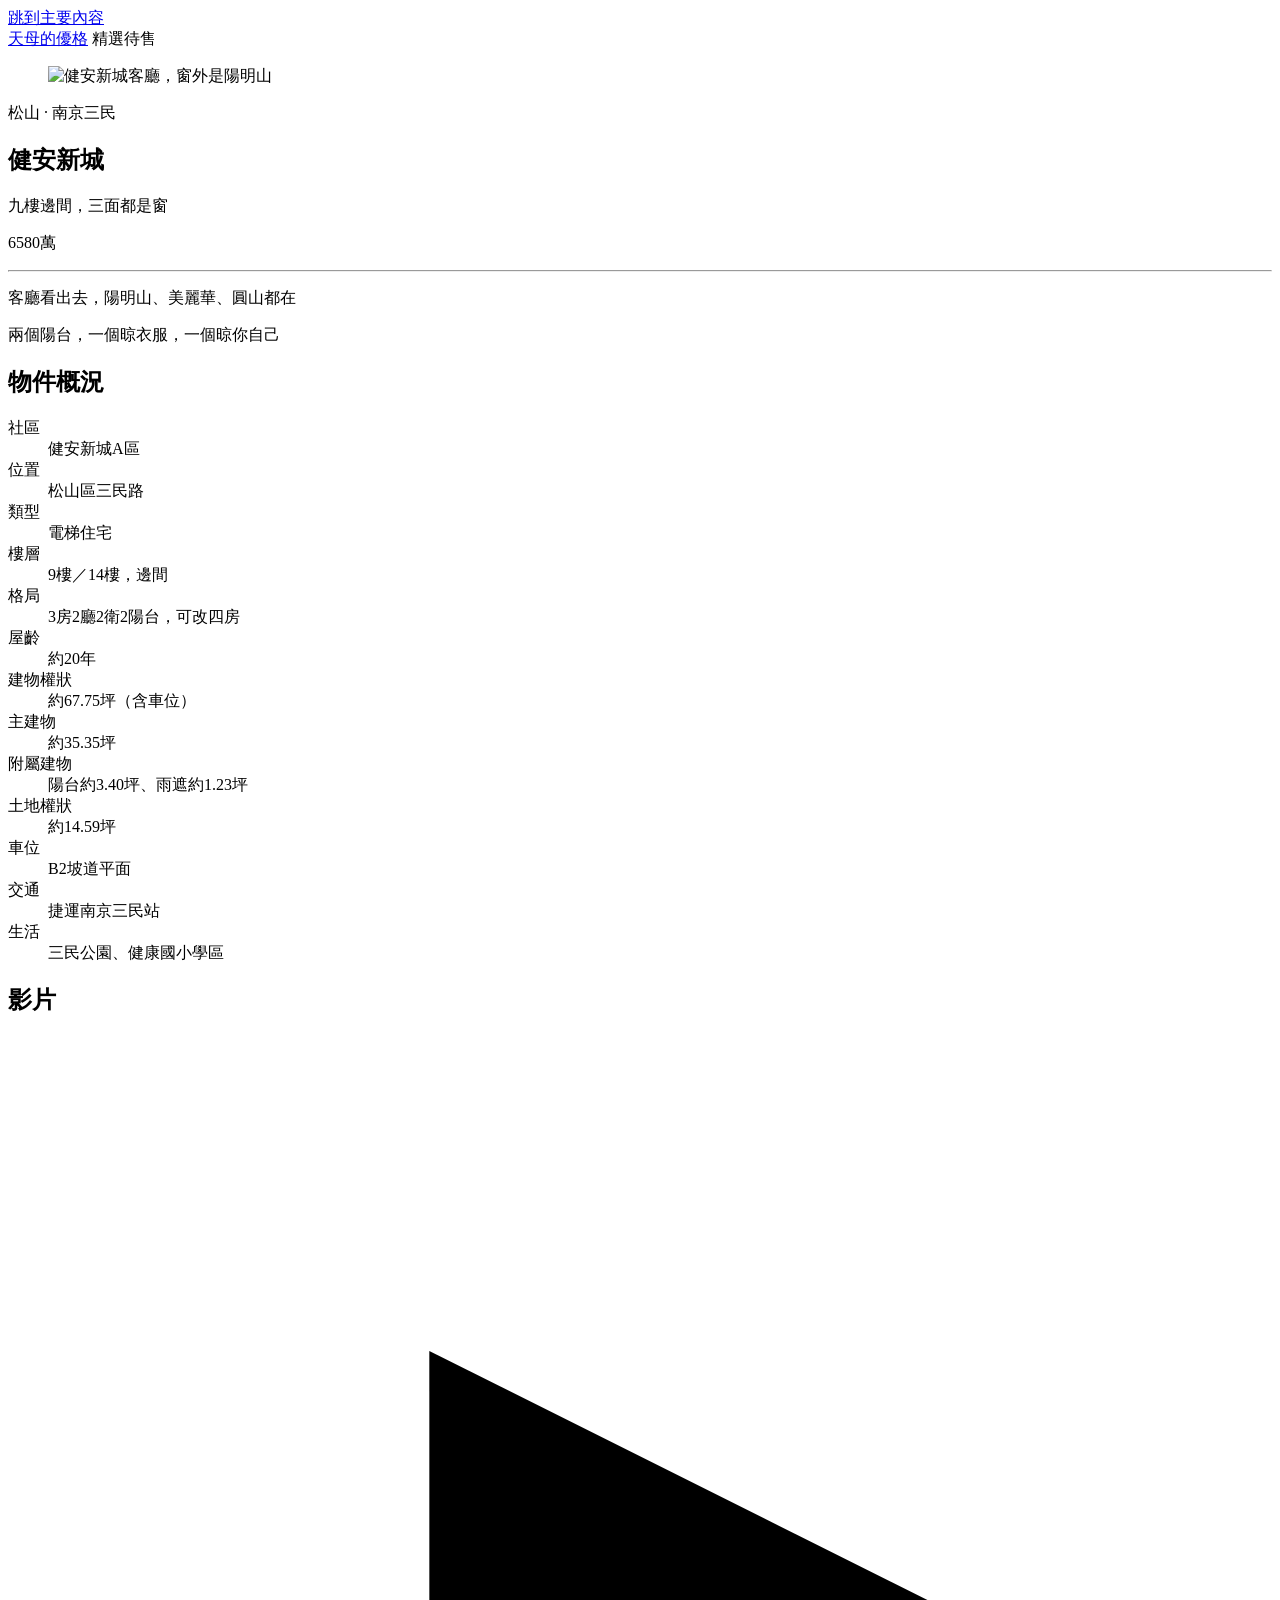
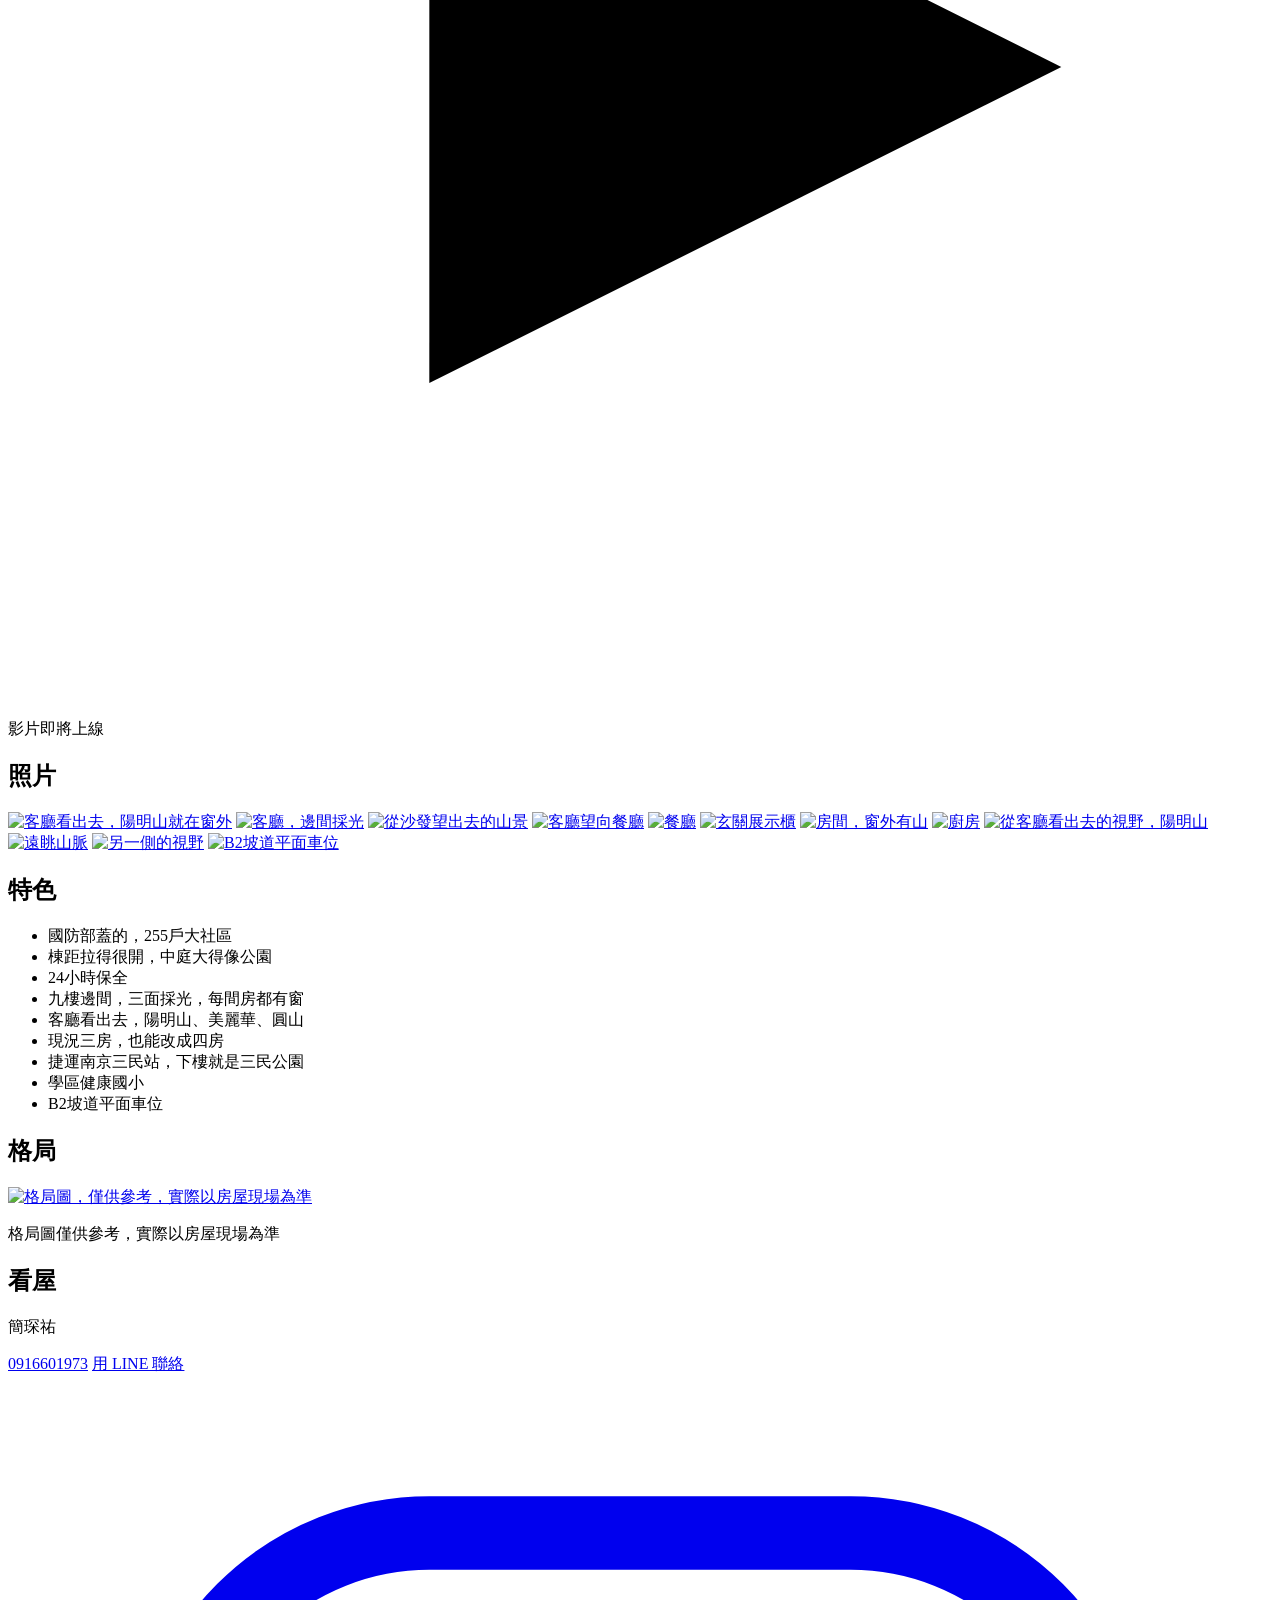
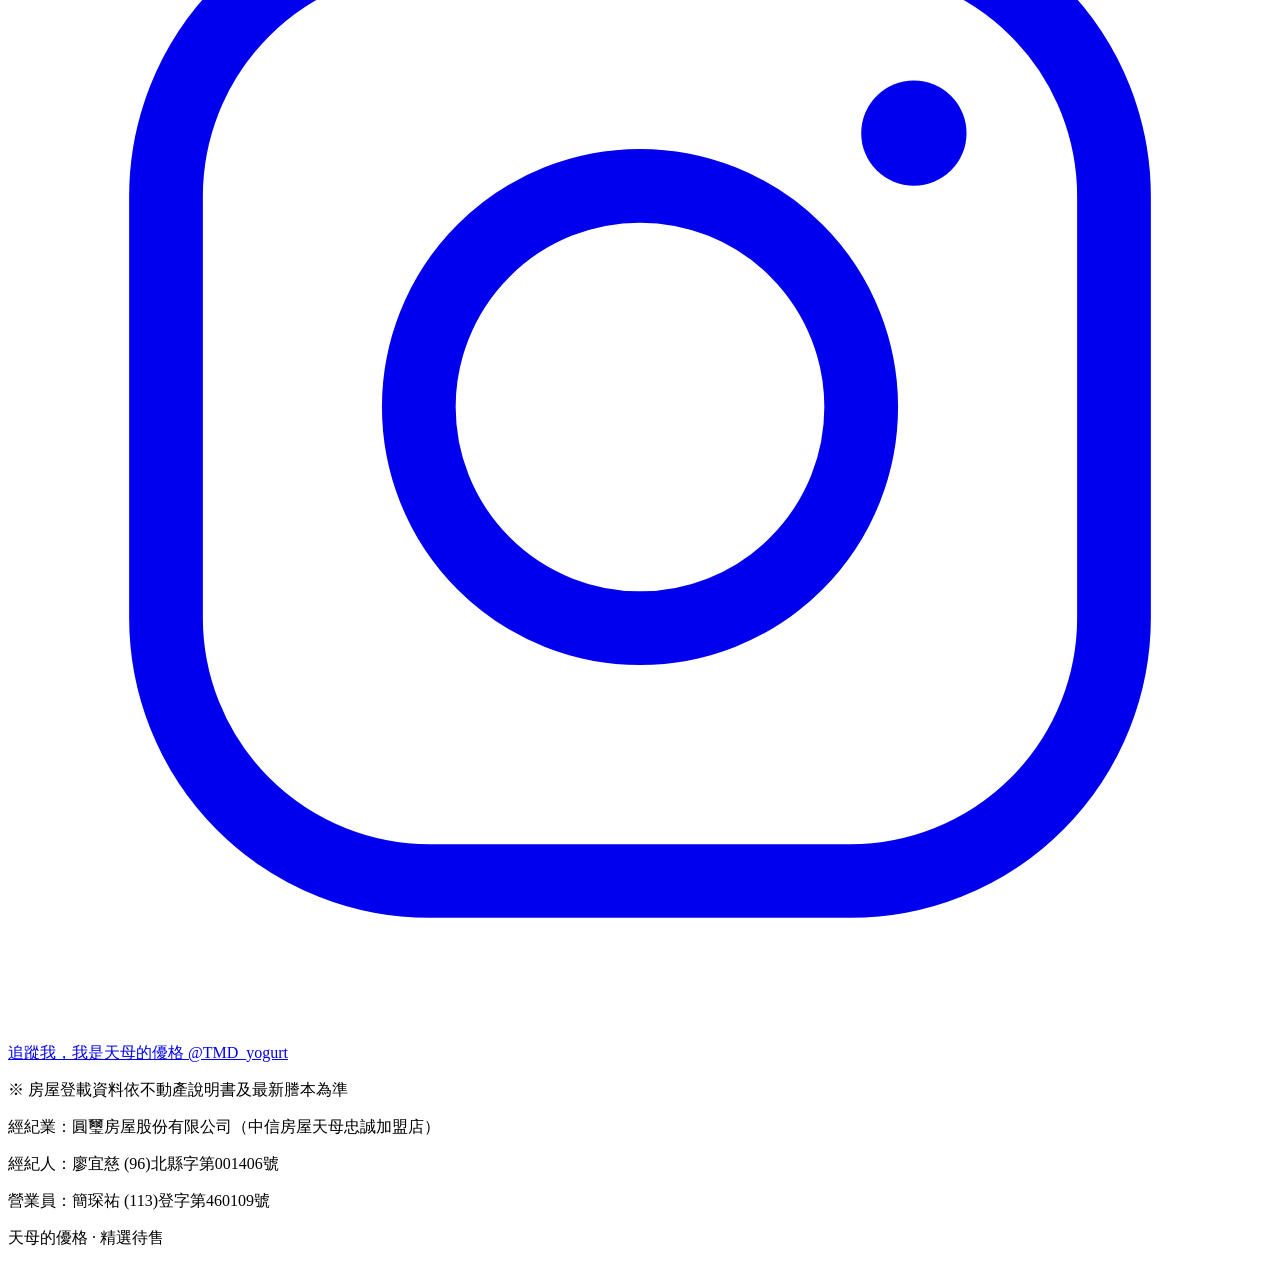
==== jianan/index.html @ ad922173 "Add listing site pages" ====
<!DOCTYPE html>
<html lang="zh-Hant">
<head>
  <meta charset="utf-8">
  <meta name="viewport" content="width=device-width, initial-scale=1, viewport-fit=cover">
  <title>健安新城｜天母的優格 精選待售</title>
  <meta name="description" content="松山區三民路，九樓邊間，三面都是窗，開價6580萬">
  <meta name="theme-color" content="#f3eee4">
  <meta property="og:type" content="website">
  <meta property="og:title" content="健安新城｜天母的優格 精選待售">
  <meta property="og:description" content="松山區三民路，九樓邊間，三面都是窗，開價6580萬">
  <meta property="og:image" content="https://storychien.github.io/tmd-yogurt-homes/assets/img/jianan/10.jpg">
  <meta name="twitter:card" content="summary_large_image">
  <meta name="twitter:image" content="https://storychien.github.io/tmd-yogurt-homes/assets/img/jianan/10.jpg">
  <link rel="canonical" href="https://storychien.github.io/tmd-yogurt-homes/jianan/">
  <link rel="icon" href="../assets/img/favicon.svg" type="image/svg+xml">
  <link rel="preconnect" href="https://fonts.googleapis.com">
  <link rel="preconnect" href="https://fonts.gstatic.com" crossorigin>
  <link href="https://fonts.googleapis.com/css2?family=Cormorant+Garamond:ital,wght@0,400;0,500;0,600;1,400&family=Noto+Sans+TC:wght@300;400;500&family=Noto+Serif+TC:wght@400;500;600;700&display=swap" rel="stylesheet">
  <link rel="stylesheet" href="../assets/css/site.css">
</head>
<body>
  <a class="skip" href="#main">跳到主要內容</a>
  <header class="site-header">
    <a class="wordmark" href="../">天母的優格</a>
    <span class="header-tag">精選待售</span>
  </header>
  <main id="main">
    <figure class="hero reveal">
      <img src="../assets/img/jianan/10.jpg" alt="健安新城客廳，窗外是陽明山" width="1200" height="900" fetchpriority="high">
    </figure>

    <section class="title-block reveal">
      <p class="eyebrow">松山 · 南京三民</p>
      <h1>健安新城</h1>
      <p class="lead">九樓邊間，三面都是窗</p>
      <p class="price"><span class="num">6580</span><span class="unit">萬</span></p>
    </section>

    <section class="intro reveal">
      <hr class="rule">
      <p>客廳看出去，陽明山、美麗華、圓山都在</p>
      <p>兩個陽台，一個晾衣服，一個晾你自己</p>
    </section>

    <section class="section" id="specs">
      <h2 class="section-title">物件概況</h2>
      <dl class="specs-grid">
        <div><dt>社區</dt><dd>健安新城A區</dd></div>
        <div><dt>位置</dt><dd>松山區三民路</dd></div>
        <div><dt>類型</dt><dd>電梯住宅</dd></div>
        <div><dt>樓層</dt><dd>9樓／14樓，邊間</dd></div>
        <div><dt>格局</dt><dd>3房2廳2衛2陽台，可改四房</dd></div>
        <div><dt>屋齡</dt><dd>約20年</dd></div>
        <div><dt>建物權狀</dt><dd>約67.75坪（含車位）</dd></div>
        <div><dt>主建物</dt><dd>約35.35坪</dd></div>
        <div><dt>附屬建物</dt><dd>陽台約3.40坪、雨遮約1.23坪</dd></div>
        <div><dt>土地權狀</dt><dd>約14.59坪</dd></div>
        <div><dt>車位</dt><dd>B2坡道平面</dd></div>
        <div><dt>交通</dt><dd>捷運南京三民站</dd></div>
        <div><dt>生活</dt><dd>三民公園、健康國小學區</dd></div>
      </dl>
    </section>

    <section class="section" id="video" data-listing="../listings/jianan.json">
      <h2 class="section-title">影片</h2>
      <div class="video-frame is-empty" id="video-frame">
        <div class="video-placeholder">
          <div class="mark"><svg viewBox="0 0 24 24" aria-hidden="true"><polygon points="8,6 20,12 8,18"/></svg></div>
          <p>影片即將上線</p>
        </div>
      </div>
    </section>

    <section class="section" id="photos">
      <h2 class="section-title">照片</h2>
      <div class="gallery-grid">
      <a class="span-2 wide" href="../assets/img/jianan/10.jpg" data-gallery data-caption="客廳看出去，陽明山就在窗外"><img src="../assets/img/jianan/10.jpg" alt="客廳看出去，陽明山就在窗外" width="1200" height="900" loading="eager"></a>
      <a href="../assets/img/jianan/01.jpg" data-gallery data-caption="客廳，邊間採光"><img src="../assets/img/jianan/01.jpg" alt="客廳，邊間採光" width="1200" height="900" loading="eager"></a>
      <a href="../assets/img/jianan/04.jpg" data-gallery data-caption="從沙發望出去的山景"><img src="../assets/img/jianan/04.jpg" alt="從沙發望出去的山景" width="1200" height="900" loading="lazy"></a>
      <a href="../assets/img/jianan/02.jpg" data-gallery data-caption="客廳望向餐廳"><img src="../assets/img/jianan/02.jpg" alt="客廳望向餐廳" width="1200" height="900" loading="lazy"></a>
      <a href="../assets/img/jianan/03.jpg" data-gallery data-caption="餐廳"><img src="../assets/img/jianan/03.jpg" alt="餐廳" width="1200" height="900" loading="lazy"></a>
      <a href="../assets/img/jianan/06.jpg" data-gallery data-caption="玄關展示櫃"><img src="../assets/img/jianan/06.jpg" alt="玄關展示櫃" width="1200" height="900" loading="lazy"></a>
      <a href="../assets/img/jianan/05.jpg" data-gallery data-caption="房間，窗外有山"><img src="../assets/img/jianan/05.jpg" alt="房間，窗外有山" width="1200" height="900" loading="lazy"></a>
      <a href="../assets/img/jianan/11.jpg" data-gallery data-caption="廚房"><img src="../assets/img/jianan/11.jpg" alt="廚房" width="1200" height="900" loading="lazy"></a>
      <a class="span-2 wide" href="../assets/img/jianan/07.jpg" data-gallery data-caption="從客廳看出去的視野，陽明山"><img src="../assets/img/jianan/07.jpg" alt="從客廳看出去的視野，陽明山" width="1200" height="900" loading="lazy"></a>
      <a href="../assets/img/jianan/09.jpg" data-gallery data-caption="遠眺山脈"><img src="../assets/img/jianan/09.jpg" alt="遠眺山脈" width="1200" height="900" loading="lazy"></a>
      <a href="../assets/img/jianan/08.jpg" data-gallery data-caption="另一側的視野"><img src="../assets/img/jianan/08.jpg" alt="另一側的視野" width="1200" height="900" loading="lazy"></a>
      <a class="span-2 wide" href="../assets/img/jianan/12.jpg" data-gallery data-caption="B2坡道平面車位"><img src="../assets/img/jianan/12.jpg" alt="B2坡道平面車位" width="1200" height="900" loading="lazy"></a>
      </div>
    </section>

    <section class="section" id="features">
      <h2 class="section-title">特色</h2>
      <ul class="feature-list">
        <li>國防部蓋的，255戶大社區</li>
        <li>棟距拉得很開，中庭大得像公園</li>
        <li>24小時保全</li>
        <li>九樓邊間，三面採光，每間房都有窗</li>
        <li>客廳看出去，陽明山、美麗華、圓山</li>
        <li>現況三房，也能改成四房</li>
        <li>捷運南京三民站，下樓就是三民公園</li>
        <li>學區健康國小</li>
        <li>B2坡道平面車位</li>
      </ul>
    </section>

    <section class="section" id="floorplan">
      <h2 class="section-title">格局</h2>
      <div class="floorplan-frame">
        <a href="../assets/img/jianan/floorplan.jpg" data-gallery data-caption="格局圖僅供參考，實際以房屋現場為準">
          <img src="../assets/img/jianan/floorplan.jpg" alt="格局圖，僅供參考，實際以房屋現場為準" width="1200" height="805" loading="lazy">
        </a>
      </div>
      <p class="caption">格局圖僅供參考，實際以房屋現場為準</p>
    </section>

    <section class="section contact" id="contact">
      <h2 class="section-title">看屋</h2>
      <p class="agent-name">簡琛祐</p>
      <div class="contact-actions">
        <a class="btn btn-solid" href="tel:0916601973">0916601973</a>
        <a class="btn btn-line" href="https://line.me/ti/p/G1rRvflCQE" rel="noopener" target="_blank">用 LINE 聯絡</a>
      </div>
    </section>
  </main>
  <footer class="site-footer">
    <a class="ig-entry" href="https://www.instagram.com/TMD_yogurt/" rel="noopener" target="_blank">
      <svg class="ig-icon" viewBox="0 0 24 24" aria-hidden="true">
  <rect x="3" y="3" width="18" height="18" rx="5" fill="none" stroke="currentColor" stroke-width="1.4"/>
  <circle cx="12" cy="12" r="4.2" fill="none" stroke="currentColor" stroke-width="1.4"/>
  <circle cx="17.2" cy="6.8" r="1" fill="currentColor"/>
</svg>
      <span class="ig-line">追蹤我，我是天母的優格</span>
      <span class="ig-handle">@TMD_yogurt</span>
    </a>
    <div class="legal">
      <p>※ 房屋登載資料依不動產說明書及最新謄本為準</p>
      <p>經紀業：圓璽房屋股份有限公司（中信房屋天母忠誠加盟店）</p>
      <p>經紀人：廖宜慈 (96)北縣字第001406號</p>
      <p>營業員：簡琛祐 (113)登字第460109號</p>
    </div>
    <p class="copyright">天母的優格 · 精選待售</p>
  </footer>
  <script src="../assets/js/site.js"></script>
</body>
</html>
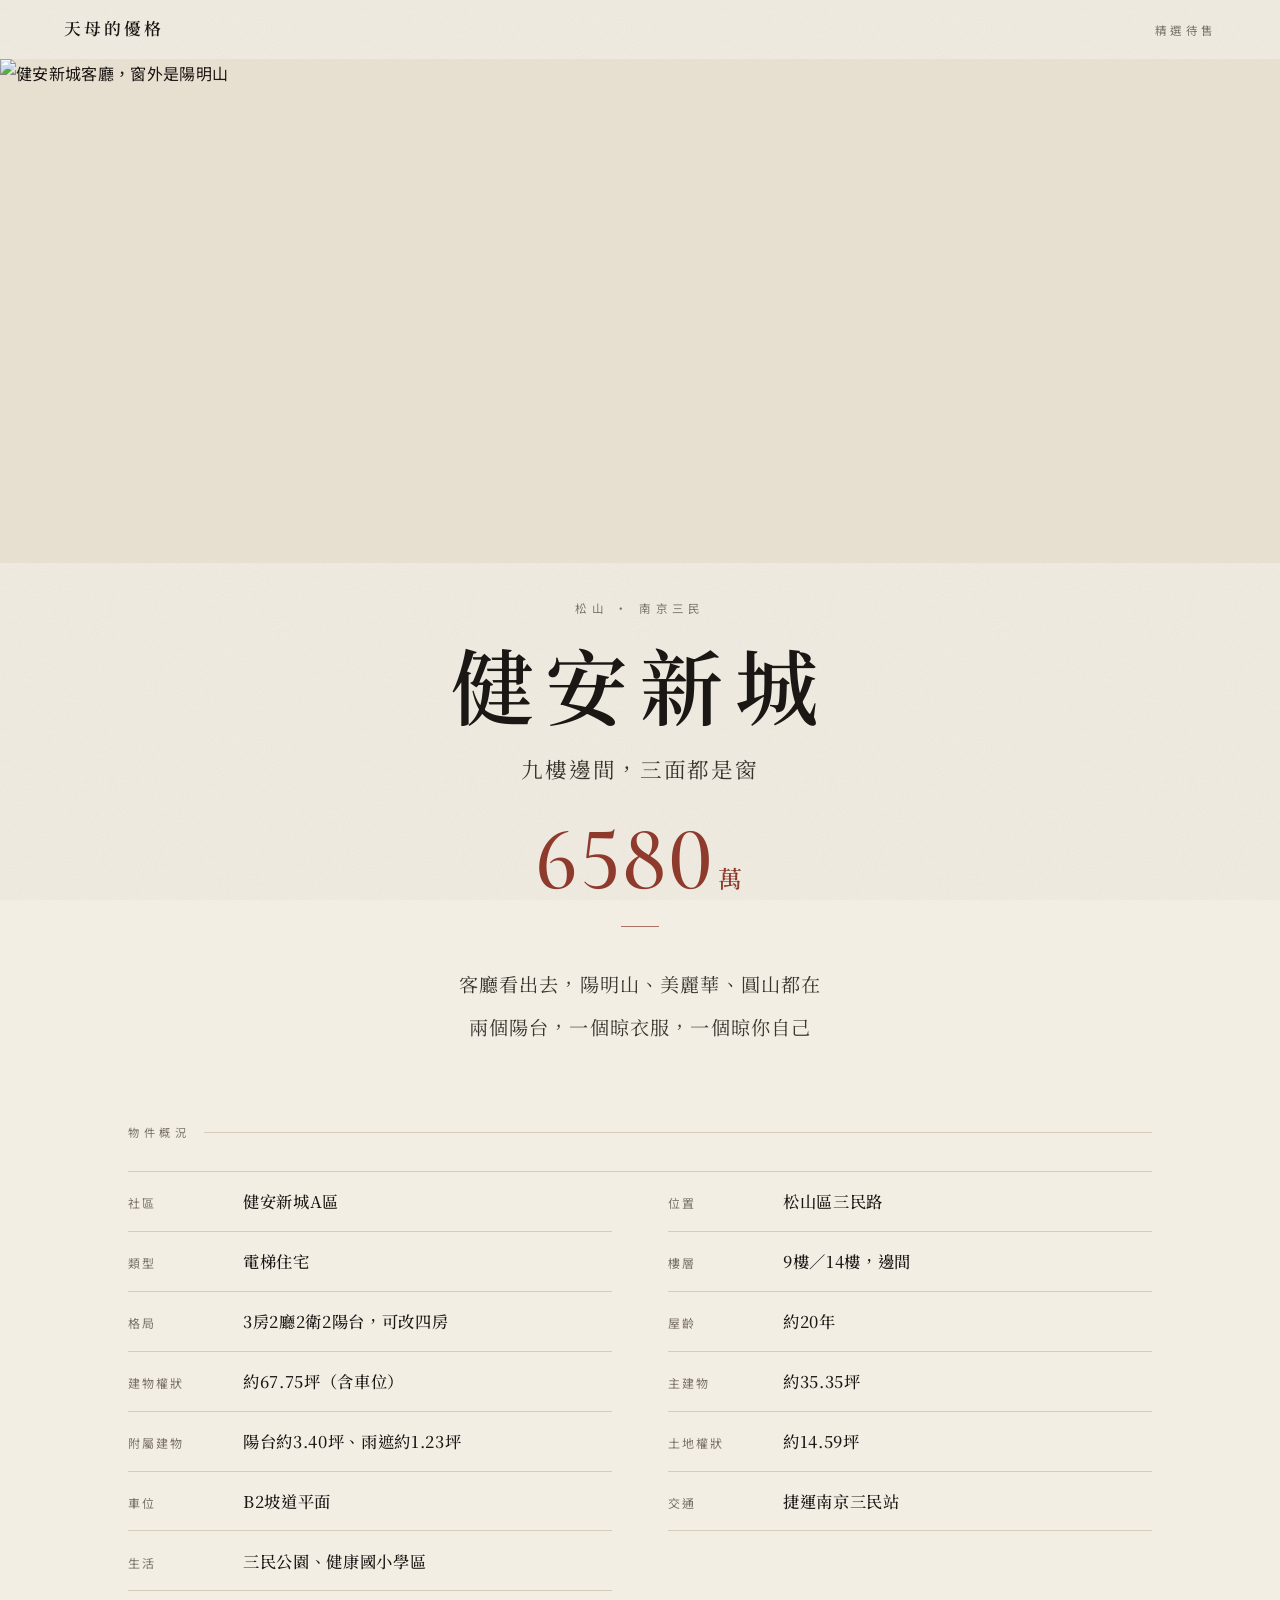
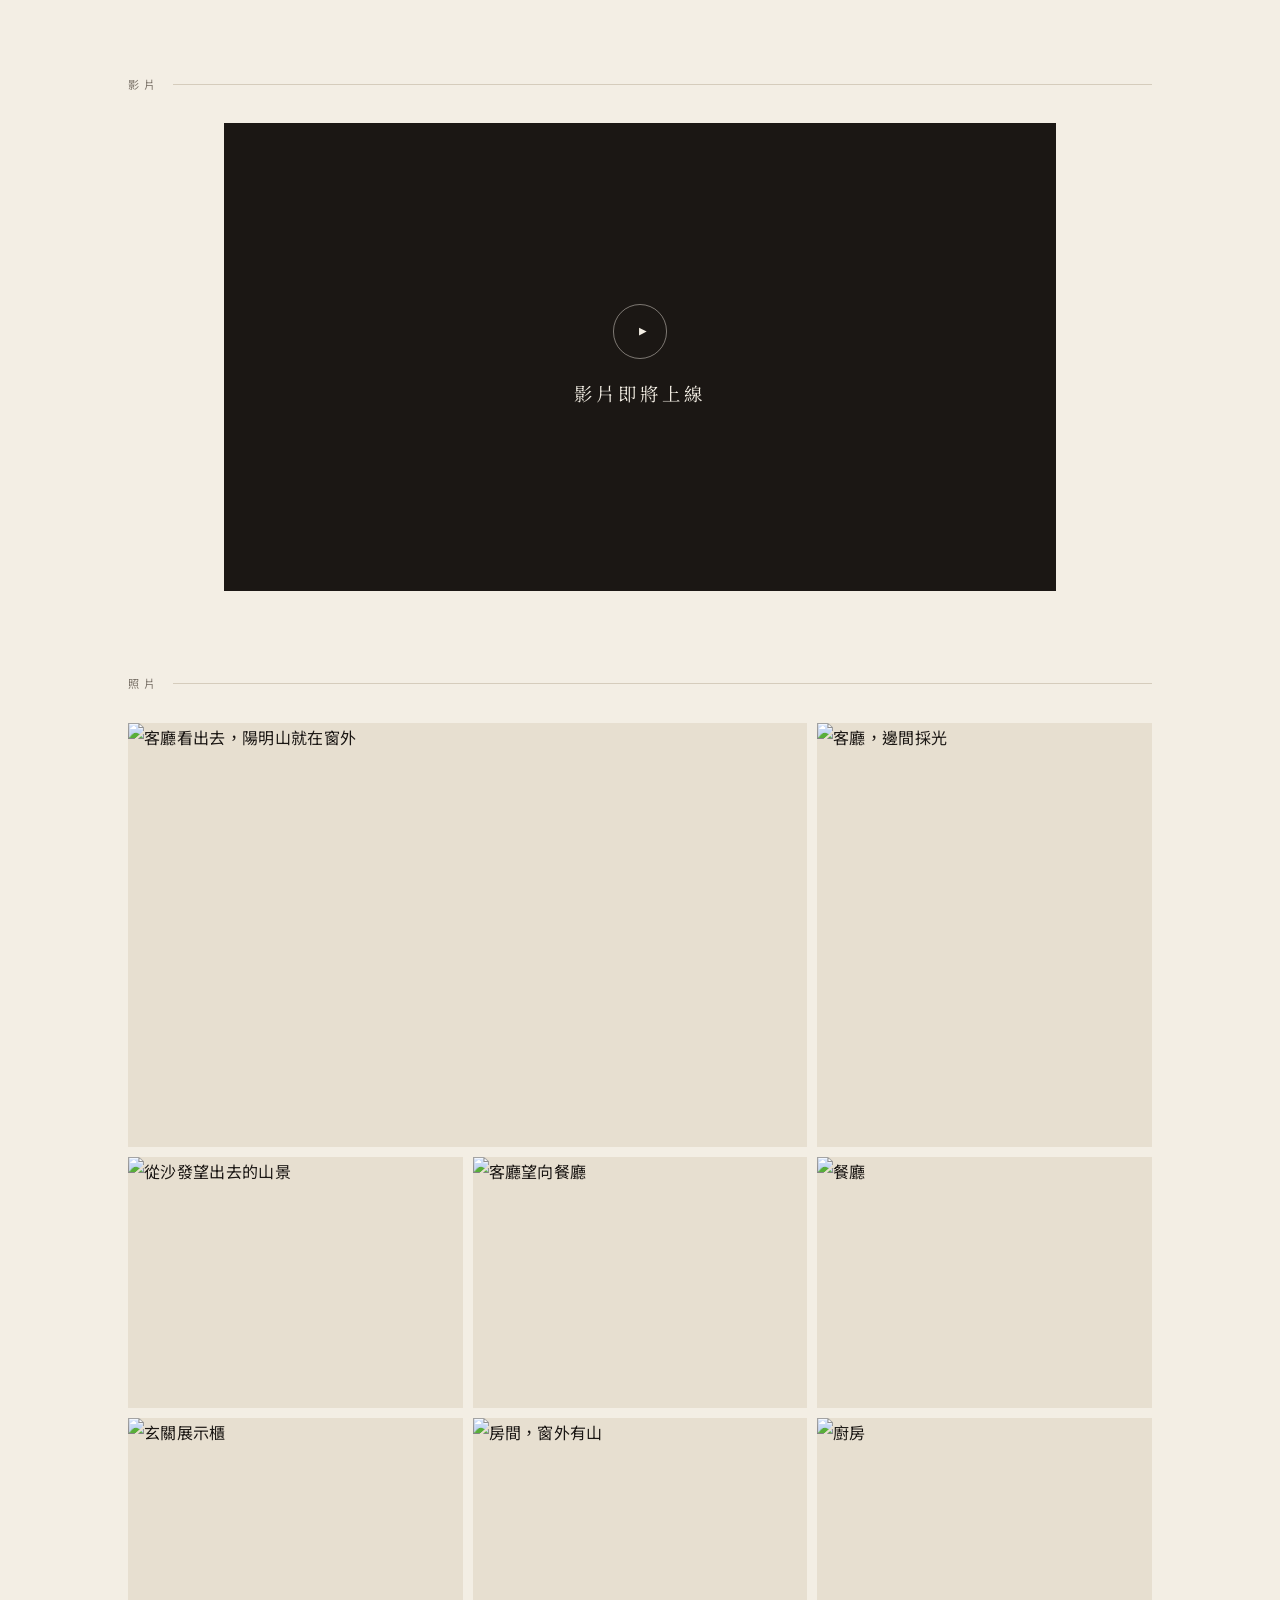
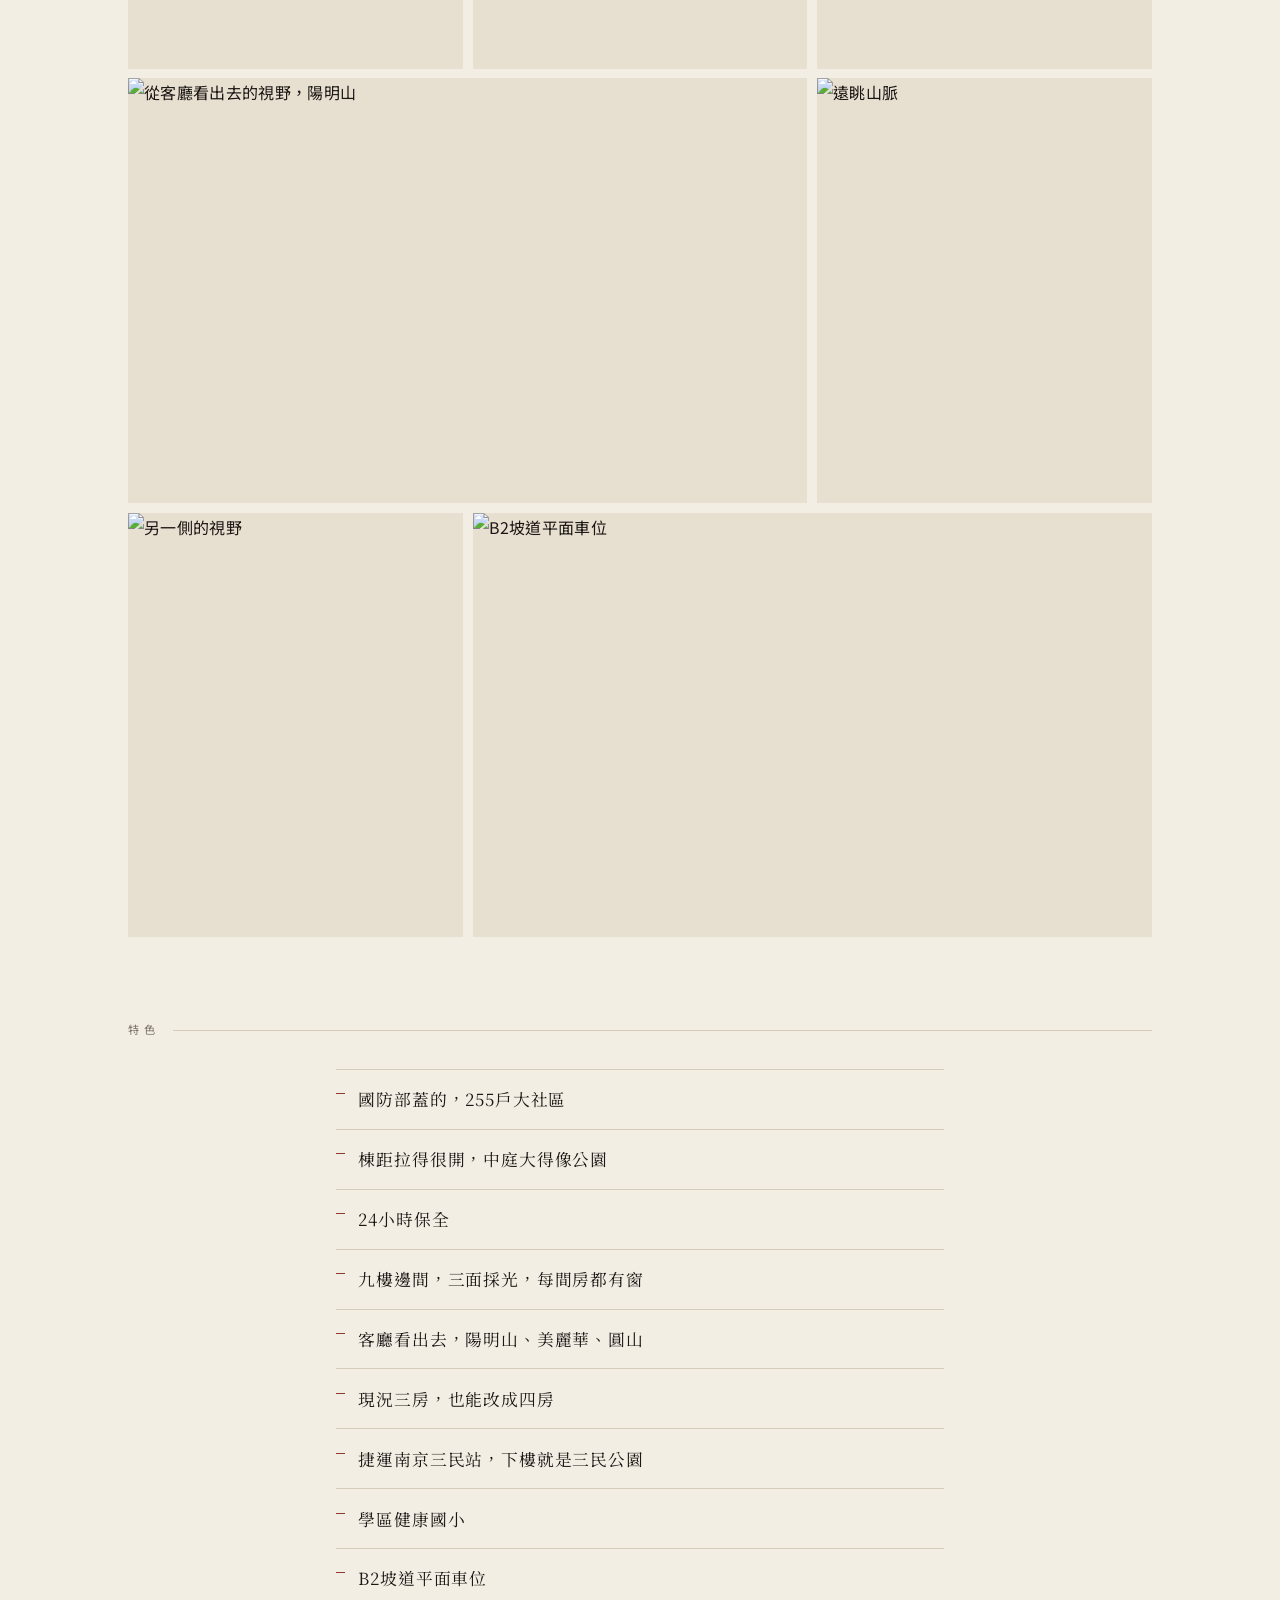
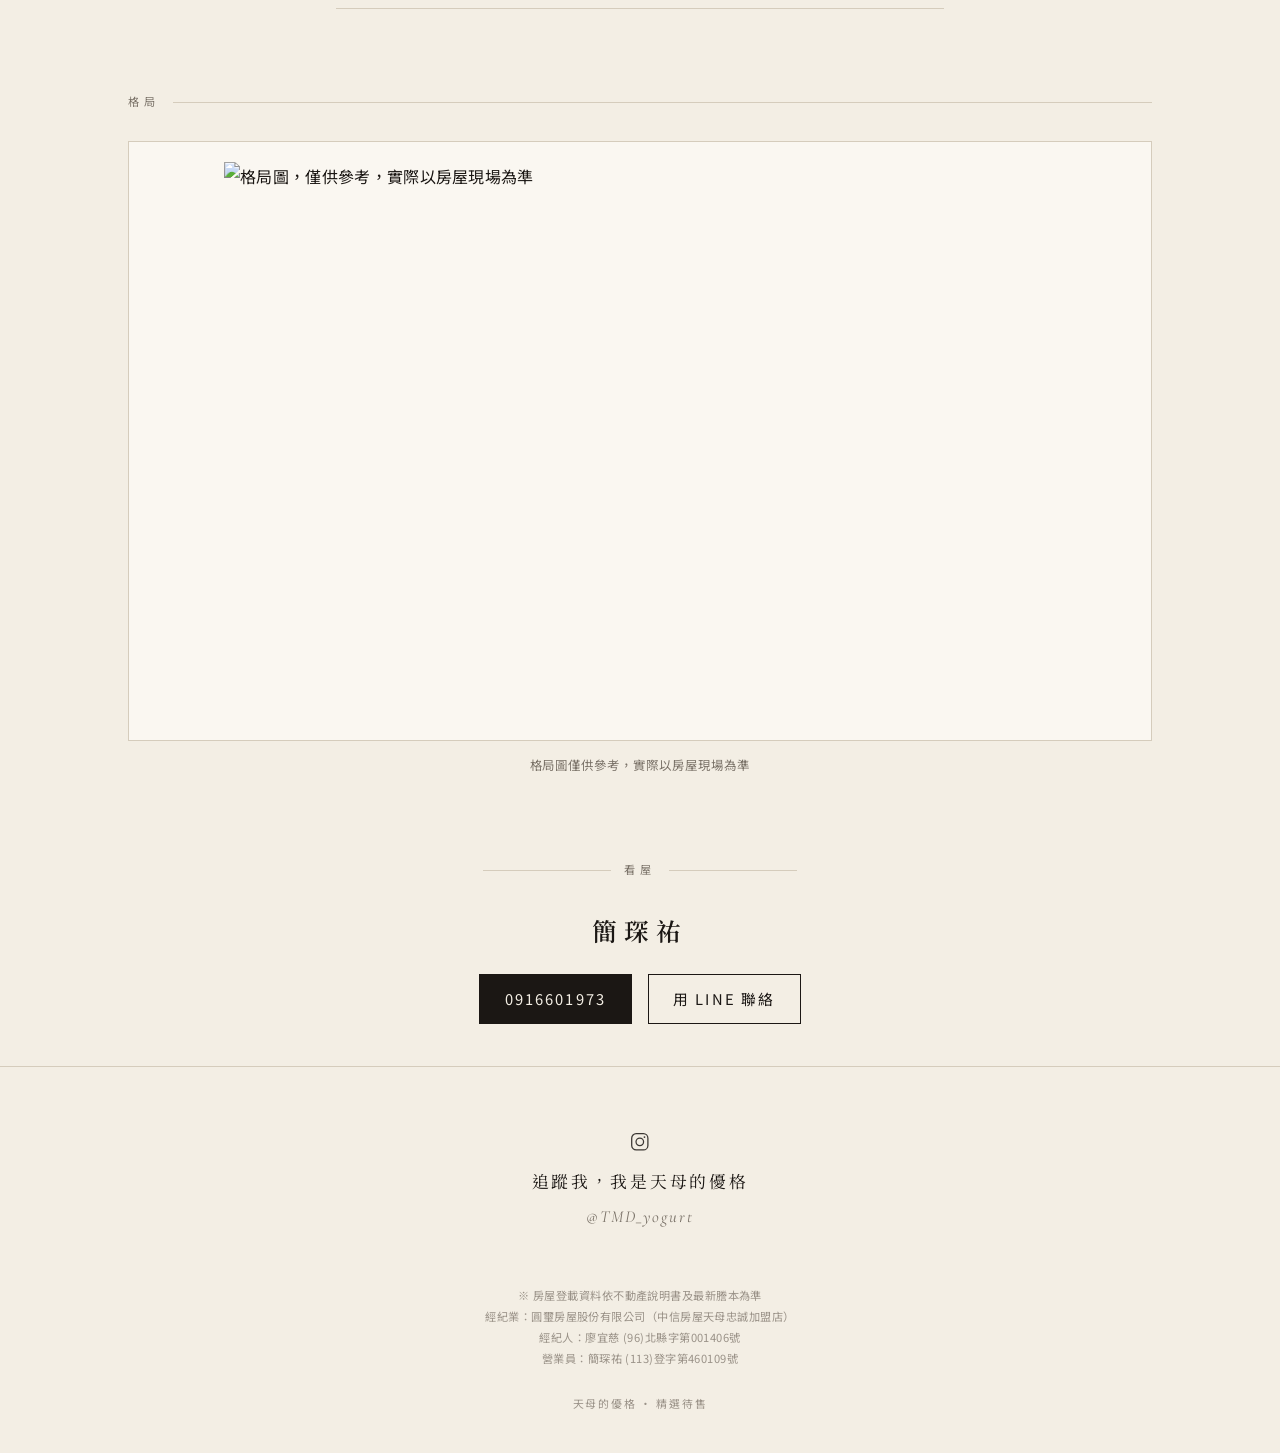
==== commit 952919ad: "Point listing pages at photo SVGs" ====
--- a/jianan/index.html
+++ b/jianan/index.html
@@ -9,9 +9,9 @@
   <meta property="og:type" content="website">
   <meta property="og:title" content="健安新城｜天母的優格 精選待售">
   <meta property="og:description" content="松山區三民路，九樓邊間，三面都是窗，開價6580萬">
-  <meta property="og:image" content="https://storychien.github.io/tmd-yogurt-homes/assets/img/jianan/10.jpg">
+  <meta property="og:image" content="https://storychien.github.io/tmd-yogurt-homes/assets/img/jianan/10.svg">
   <meta name="twitter:card" content="summary_large_image">
-  <meta name="twitter:image" content="https://storychien.github.io/tmd-yogurt-homes/assets/img/jianan/10.jpg">
+  <meta name="twitter:image" content="https://storychien.github.io/tmd-yogurt-homes/assets/img/jianan/10.svg">
   <link rel="canonical" href="https://storychien.github.io/tmd-yogurt-homes/jianan/">
   <link rel="icon" href="../assets/img/favicon.svg" type="image/svg+xml">
   <link rel="preconnect" href="https://fonts.googleapis.com">
@@ -27,7 +27,7 @@
   </header>
   <main id="main">
     <figure class="hero reveal">
-      <img src="../assets/img/jianan/10.jpg" alt="健安新城客廳，窗外是陽明山" width="1200" height="900" fetchpriority="high">
+      <img src="../assets/img/jianan/10.svg" alt="健安新城客廳，窗外是陽明山" width="1200" height="900" fetchpriority="high">
     </figure>
 
     <section class="title-block reveal">
@@ -75,18 +75,18 @@
     <section class="section" id="photos">
       <h2 class="section-title">照片</h2>
       <div class="gallery-grid">
-      <a class="span-2 wide" href="../assets/img/jianan/10.jpg" data-gallery data-caption="客廳看出去，陽明山就在窗外"><img src="../assets/img/jianan/10.jpg" alt="客廳看出去，陽明山就在窗外" width="1200" height="900" loading="eager"></a>
-      <a href="../assets/img/jianan/01.jpg" data-gallery data-caption="客廳，邊間採光"><img src="../assets/img/jianan/01.jpg" alt="客廳，邊間採光" width="1200" height="900" loading="eager"></a>
-      <a href="../assets/img/jianan/04.jpg" data-gallery data-caption="從沙發望出去的山景"><img src="../assets/img/jianan/04.jpg" alt="從沙發望出去的山景" width="1200" height="900" loading="lazy"></a>
-      <a href="../assets/img/jianan/02.jpg" data-gallery data-caption="客廳望向餐廳"><img src="../assets/img/jianan/02.jpg" alt="客廳望向餐廳" width="1200" height="900" loading="lazy"></a>
-      <a href="../assets/img/jianan/03.jpg" data-gallery data-caption="餐廳"><img src="../assets/img/jianan/03.jpg" alt="餐廳" width="1200" height="900" loading="lazy"></a>
-      <a href="../assets/img/jianan/06.jpg" data-gallery data-caption="玄關展示櫃"><img src="../assets/img/jianan/06.jpg" alt="玄關展示櫃" width="1200" height="900" loading="lazy"></a>
-      <a href="../assets/img/jianan/05.jpg" data-gallery data-caption="房間，窗外有山"><img src="../assets/img/jianan/05.jpg" alt="房間，窗外有山" width="1200" height="900" loading="lazy"></a>
-      <a href="../assets/img/jianan/11.jpg" data-gallery data-caption="廚房"><img src="../assets/img/jianan/11.jpg" alt="廚房" width="1200" height="900" loading="lazy"></a>
-      <a class="span-2 wide" href="../assets/img/jianan/07.jpg" data-gallery data-caption="從客廳看出去的視野，陽明山"><img src="../assets/img/jianan/07.jpg" alt="從客廳看出去的視野，陽明山" width="1200" height="900" loading="lazy"></a>
-      <a href="../assets/img/jianan/09.jpg" data-gallery data-caption="遠眺山脈"><img src="../assets/img/jianan/09.jpg" alt="遠眺山脈" width="1200" height="900" loading="lazy"></a>
-      <a href="../assets/img/jianan/08.jpg" data-gallery data-caption="另一側的視野"><img src="../assets/img/jianan/08.jpg" alt="另一側的視野" width="1200" height="900" loading="lazy"></a>
-      <a class="span-2 wide" href="../assets/img/jianan/12.jpg" data-gallery data-caption="B2坡道平面車位"><img src="../assets/img/jianan/12.jpg" alt="B2坡道平面車位" width="1200" height="900" loading="lazy"></a>
+      <a class="span-2 wide" href="../assets/img/jianan/10.svg" data-gallery data-caption="客廳看出去，陽明山就在窗外"><img src="../assets/img/jianan/10.svg" alt="客廳看出去，陽明山就在窗外" width="1200" height="900" loading="eager"></a>
+      <a href="../assets/img/jianan/01.svg" data-gallery data-caption="客廳，邊間採光"><img src="../assets/img/jianan/01.svg" alt="客廳，邊間採光" width="1200" height="900" loading="eager"></a>
+      <a href="../assets/img/jianan/04.svg" data-gallery data-caption="從沙發望出去的山景"><img src="../assets/img/jianan/04.svg" alt="從沙發望出去的山景" width="1200" height="900" loading="lazy"></a>
+      <a href="../assets/img/jianan/02.svg" data-gallery data-caption="客廳望向餐廳"><img src="../assets/img/jianan/02.svg" alt="客廳望向餐廳" width="1200" height="900" loading="lazy"></a>
+      <a href="../assets/img/jianan/03.svg" data-gallery data-caption="餐廳"><img src="../assets/img/jianan/03.svg" alt="餐廳" width="1200" height="900" loading="lazy"></a>
+      <a href="../assets/img/jianan/06.svg" data-gallery data-caption="玄關展示櫃"><img src="../assets/img/jianan/06.svg" alt="玄關展示櫃" width="1200" height="900" loading="lazy"></a>
+      <a href="../assets/img/jianan/05.svg" data-gallery data-caption="房間，窗外有山"><img src="../assets/img/jianan/05.svg" alt="房間，窗外有山" width="1200" height="900" loading="lazy"></a>
+      <a href="../assets/img/jianan/11.svg" data-gallery data-caption="廚房"><img src="../assets/img/jianan/11.svg" alt="廚房" width="1200" height="900" loading="lazy"></a>
+      <a class="span-2 wide" href="../assets/img/jianan/07.svg" data-gallery data-caption="從客廳看出去的視野，陽明山"><img src="../assets/img/jianan/07.svg" alt="從客廳看出去的視野，陽明山" width="1200" height="900" loading="lazy"></a>
+      <a href="../assets/img/jianan/09.svg" data-gallery data-caption="遠眺山脈"><img src="../assets/img/jianan/09.svg" alt="遠眺山脈" width="1200" height="900" loading="lazy"></a>
+      <a href="../assets/img/jianan/08.svg" data-gallery data-caption="另一側的視野"><img src="../assets/img/jianan/08.svg" alt="另一側的視野" width="1200" height="900" loading="lazy"></a>
+      <a class="span-2 wide" href="../assets/img/jianan/12.svg" data-gallery data-caption="B2坡道平面車位"><img src="../assets/img/jianan/12.svg" alt="B2坡道平面車位" width="1200" height="900" loading="lazy"></a>
       </div>
     </section>
 
@@ -108,8 +108,8 @@
     <section class="section" id="floorplan">
       <h2 class="section-title">格局</h2>
       <div class="floorplan-frame">
-        <a href="../assets/img/jianan/floorplan.jpg" data-gallery data-caption="格局圖僅供參考，實際以房屋現場為準">
-          <img src="../assets/img/jianan/floorplan.jpg" alt="格局圖，僅供參考，實際以房屋現場為準" width="1200" height="805" loading="lazy">
+        <a href="../assets/img/jianan/floorplan.svg" data-gallery data-caption="格局圖僅供參考，實際以房屋現場為準">
+          <img src="../assets/img/jianan/floorplan.svg" alt="格局圖，僅供參考，實際以房屋現場為準" width="1200" height="805" loading="lazy">
         </a>
       </div>
       <p class="caption">格局圖僅供參考，實際以房屋現場為準</p>
--- a/assets/css/site.css
+++ b/assets/css/site.css
@@ -0,0 +1,779 @@
+/* 天母的優格｜精選待售 — editorial monograph */
+
+:root {
+  --paper: #f3eee4;
+  --paper-deep: #e7dfd0;
+  --paper-lift: #faf7f1;
+  --ink: #1b1714;
+  --ink-soft: #3a342e;
+  --mute: #7a7268;
+  --mute-2: #9a9288;
+  --line: #d5ccbc;
+  --line-strong: #c4b9a6;
+  --cinnabar: #8e3b2e;
+  --cinnabar-soft: #a85a4c;
+  --gold: #9a7b4f;
+  --shadow: rgba(27, 23, 20, 0.18);
+  --serif: "Noto Serif TC", "Noto Serif CJK TC", "Source Han Serif TC", "Songti TC", serif;
+  --sans: "Noto Sans TC", "Noto Sans CJK TC", "Source Han Sans TC", "PingFang TC", sans-serif;
+  --latin: "Cormorant Garamond", "Noto Serif TC", serif;
+  --ease: cubic-bezier(0.22, 1, 0.36, 1);
+  --pad: clamp(1.25rem, 5vw, 4.5rem);
+  --measure: 42rem;
+  --max: 72rem;
+}
+
+*,
+*::before,
+*::after { box-sizing: border-box; }
+
+html {
+  scroll-behavior: smooth;
+  background: var(--paper);
+  -webkit-text-size-adjust: 100%;
+}
+
+body {
+  margin: 0;
+  color: var(--ink);
+  background:
+    var(--paper)
+    url("data:image/svg+xml;utf8,<svg xmlns='http://www.w3.org/2000/svg' width='180' height='180'><filter id='n'><feTurbulence type='fractalNoise' baseFrequency='0.85' numOctaves='2' stitchTiles='stitch'/><feColorMatrix values='0 0 0 0 0.12  0 0 0 0 0.1  0 0 0 0 0.08  0 0 0 0.07 0'/></filter><rect width='100%' height='100%' filter='url(%23n)'/></svg>");
+  background-attachment: fixed;
+  font-family: var(--sans);
+  font-weight: 400;
+  font-size: 16px;
+  line-height: 1.75;
+  letter-spacing: 0.02em;
+  text-rendering: optimizeLegibility;
+  -webkit-font-smoothing: antialiased;
+}
+
+img { max-width: 100%; height: auto; display: block; }
+a { color: inherit; text-decoration: none; }
+button { font-family: inherit; color: inherit; background: none; border: 0; cursor: pointer; }
+h1, h2, h3, p, figure, dl, dt, dd, ul { margin: 0; }
+ul { padding: 0; list-style: none; }
+
+.skip {
+  position: absolute;
+  left: -999px;
+  top: 0;
+  background: var(--ink);
+  color: var(--paper);
+  padding: 0.5rem 1rem;
+  z-index: 100;
+}
+.skip:focus { left: 0.5rem; top: 0.5rem; }
+
+/* ---------- header ---------- */
+.site-header {
+  display: flex;
+  align-items: baseline;
+  justify-content: space-between;
+  gap: 1rem;
+  padding: 1.15rem var(--pad);
+  position: relative;
+  z-index: 10;
+}
+
+.wordmark {
+  font-family: var(--serif);
+  font-weight: 600;
+  font-size: 1.05rem;
+  letter-spacing: 0.18em;
+  line-height: 1.2;
+}
+
+.wordmark:hover { color: var(--cinnabar); }
+
+.header-tag {
+  font-family: var(--sans);
+  font-weight: 400;
+  font-size: 0.72rem;
+  letter-spacing: 0.28em;
+  color: var(--mute);
+}
+
+/* ---------- hero ---------- */
+.hero {
+  position: relative;
+  margin: 0;
+  background: var(--paper-deep);
+}
+
+.hero img {
+  width: 100%;
+  height: auto;
+  aspect-ratio: 4 / 3;
+  object-fit: cover;
+  object-position: center 55%;
+}
+
+@media (min-width: 880px) {
+  .hero img {
+    aspect-ratio: 2 / 1;
+    max-height: 56vh;
+    object-position: center 48%;
+  }
+}
+
+/* ---------- title ---------- */
+.title-block {
+  padding: 2.6rem var(--pad) 1.5rem;
+  max-width: var(--max);
+  margin: 0 auto;
+  text-align: center;
+}
+
+.eyebrow {
+  font-family: var(--sans);
+  font-size: 0.72rem;
+  font-weight: 400;
+  letter-spacing: 0.38em;
+  color: var(--mute);
+  margin-bottom: 1.1rem;
+}
+
+.title-block h1 {
+  font-family: var(--serif);
+  font-weight: 600;
+  font-size: clamp(2.4rem, 8vw, 5.2rem);
+  letter-spacing: 0.14em;
+  line-height: 1.15;
+  font-feature-settings: "kern";
+}
+
+.lead {
+  font-family: var(--serif);
+  font-weight: 400;
+  font-size: clamp(1.05rem, 2.6vw, 1.35rem);
+  letter-spacing: 0.08em;
+  margin-top: 1.15rem;
+  color: var(--ink-soft);
+}
+
+.price {
+  margin-top: 2rem;
+  display: flex;
+  align-items: baseline;
+  justify-content: center;
+  gap: 0.2em;
+  color: var(--cinnabar);
+}
+
+.price .num {
+  font-family: var(--latin);
+  font-weight: 500;
+  font-size: clamp(3rem, 10vw, 5.6rem);
+  letter-spacing: 0.02em;
+  line-height: 0.9;
+  font-variant-numeric: lining-nums;
+}
+
+.price .unit {
+  font-family: var(--serif);
+  font-weight: 500;
+  font-size: clamp(1.05rem, 2.8vw, 1.5rem);
+  letter-spacing: 0.18em;
+}
+
+/* ---------- intro ---------- */
+.intro {
+  padding: 0.5rem var(--pad) 3rem;
+  max-width: 34rem;
+  margin: 0 auto;
+  text-align: center;
+}
+
+.intro p {
+  font-family: var(--serif);
+  font-size: clamp(1.02rem, 2.2vw, 1.2rem);
+  line-height: 1.95;
+  letter-spacing: 0.06em;
+  color: var(--ink-soft);
+}
+
+.intro p + p { margin-top: 0.35rem; }
+
+.rule {
+  width: 2.4rem;
+  height: 1px;
+  background: var(--cinnabar);
+  margin: 0 auto 2.4rem;
+  border: 0;
+  opacity: 0.7;
+}
+
+/* ---------- sections ---------- */
+.section {
+  padding: 3.2rem var(--pad);
+  max-width: var(--max);
+  margin: 0 auto;
+}
+
+.section-title {
+  font-family: var(--sans);
+  font-weight: 400;
+  font-size: 0.7rem;
+  letter-spacing: 0.42em;
+  color: var(--mute);
+  margin-bottom: 1.8rem;
+  display: flex;
+  align-items: center;
+  gap: 0.85rem;
+}
+
+.section-title::after {
+  content: "";
+  flex: 1;
+  height: 1px;
+  background: var(--line);
+}
+
+/* ---------- specs ---------- */
+.specs-grid {
+  display: grid;
+  grid-template-columns: 1fr;
+  gap: 0;
+  border-top: 1px solid var(--line);
+}
+
+.specs-grid div {
+  display: grid;
+  grid-template-columns: 6.2rem 1fr;
+  gap: 1rem;
+  padding: 0.95rem 0;
+  border-bottom: 1px solid var(--line);
+  align-items: baseline;
+}
+
+.specs-grid dt {
+  font-family: var(--sans);
+  font-size: 0.75rem;
+  letter-spacing: 0.16em;
+  color: var(--mute);
+  font-weight: 400;
+}
+
+.specs-grid dd {
+  font-family: var(--serif);
+  font-size: 1.02rem;
+  letter-spacing: 0.04em;
+  color: var(--ink);
+  font-weight: 500;
+}
+
+@media (min-width: 720px) {
+  .specs-grid {
+    grid-template-columns: 1fr 1fr;
+    column-gap: 3.5rem;
+  }
+}
+
+/* ---------- video ---------- */
+.video-frame {
+  position: relative;
+  width: 100%;
+  max-width: 52rem;
+  margin: 0 auto;
+  aspect-ratio: 16 / 9;
+  background: var(--ink);
+  overflow: hidden;
+}
+
+.video-frame iframe,
+.video-frame video {
+  position: absolute;
+  inset: 0;
+  width: 100%;
+  height: 100%;
+  border: 0;
+}
+
+.video-placeholder {
+  position: absolute;
+  inset: 0;
+  display: flex;
+  flex-direction: column;
+  align-items: center;
+  justify-content: center;
+  gap: 0.85rem;
+  color: var(--paper);
+  text-align: center;
+  padding: 1.5rem;
+  background:
+    linear-gradient(180deg, rgba(27,23,20,0.25), rgba(27,23,20,0.55)),
+    var(--ink);
+}
+
+.video-placeholder .mark {
+  width: 3.4rem;
+  height: 3.4rem;
+  border: 1px solid rgba(243, 238, 228, 0.45);
+  border-radius: 50%;
+  display: grid;
+  place-items: center;
+  margin-bottom: 0.3rem;
+}
+
+.video-placeholder .mark svg {
+  width: 0.95rem;
+  height: 0.95rem;
+  margin-left: 0.15rem;
+  fill: var(--paper);
+}
+
+.video-placeholder p {
+  font-family: var(--serif);
+  font-size: 1.15rem;
+  letter-spacing: 0.22em;
+}
+
+/* ---------- gallery ---------- */
+.gallery-grid {
+  display: grid;
+  grid-template-columns: 1fr 1fr;
+  gap: 0.45rem;
+}
+
+.gallery-grid a {
+  position: relative;
+  display: block;
+  background: var(--paper-deep);
+  overflow: hidden;
+  cursor: zoom-in;
+}
+
+.gallery-grid a.span-2 {
+  grid-column: 1 / -1;
+}
+
+.gallery-grid img {
+  width: 100%;
+  height: 100%;
+  object-fit: cover;
+  aspect-ratio: 4 / 3;
+  transition: transform 0.7s var(--ease), filter 0.5s ease;
+}
+
+.gallery-grid a.wide img { aspect-ratio: 16 / 9; }
+
+.gallery-grid a:hover img,
+.gallery-grid a:focus-visible img {
+  transform: scale(1.03);
+  filter: brightness(1.04);
+}
+
+.gallery-grid a:focus-visible {
+  outline: 2px solid var(--cinnabar);
+  outline-offset: 2px;
+}
+
+@media (min-width: 880px) {
+  .gallery-grid {
+    grid-template-columns: 1fr 1fr 1fr;
+    gap: 0.6rem;
+  }
+  .gallery-grid a.span-2 { grid-column: span 2; }
+  .gallery-grid a.span-2 img { aspect-ratio: 16 / 10; height: 100%; }
+}
+
+/* ---------- features ---------- */
+.feature-list {
+  display: grid;
+  gap: 0;
+  max-width: 38rem;
+  margin: 0 auto;
+}
+
+.feature-list li {
+  font-family: var(--serif);
+  font-size: 1.05rem;
+  letter-spacing: 0.05em;
+  padding: 0.95rem 0 0.95rem 1.4rem;
+  border-bottom: 1px solid var(--line);
+  position: relative;
+  line-height: 1.7;
+}
+
+.feature-list li:first-child { border-top: 1px solid var(--line); }
+
+.feature-list li::before {
+  content: "";
+  position: absolute;
+  left: 0;
+  top: 1.45rem;
+  width: 0.55rem;
+  height: 1px;
+  background: var(--cinnabar);
+}
+
+/* ---------- floorplan ---------- */
+.floorplan-frame {
+  background: var(--paper-lift);
+  padding: 1.25rem;
+  border: 1px solid var(--line);
+}
+
+.floorplan-frame a { display: block; cursor: zoom-in; }
+
+.floorplan-frame img {
+  width: 100%;
+  max-width: 52rem;
+  margin: 0 auto;
+  object-fit: contain;
+}
+
+.caption {
+  font-size: 0.78rem;
+  letter-spacing: 0.08em;
+  color: var(--mute);
+  text-align: center;
+  margin-top: 0.9rem;
+}
+
+/* ---------- contact ---------- */
+.contact {
+  text-align: center;
+  padding-top: 4rem;
+  padding-bottom: 3.5rem;
+}
+
+.contact .section-title { justify-content: center; }
+.contact .section-title::before,
+.contact .section-title::after {
+  content: "";
+  flex: 1;
+  height: 1px;
+  background: var(--line);
+  max-width: 8rem;
+}
+
+.contact .section-title::after { content: ""; }
+
+.agent-name {
+  font-family: var(--serif);
+  font-weight: 600;
+  font-size: 1.55rem;
+  letter-spacing: 0.28em;
+  margin: 0.4rem 0 1.4rem;
+}
+
+.contact-actions {
+  display: flex;
+  flex-wrap: wrap;
+  justify-content: center;
+  gap: 0.75rem 1rem;
+}
+
+.btn {
+  display: inline-flex;
+  align-items: center;
+  justify-content: center;
+  gap: 0.5rem;
+  min-height: 3.1rem;
+  padding: 0.65rem 1.55rem;
+  font-family: var(--sans);
+  font-size: 0.92rem;
+  letter-spacing: 0.14em;
+  border: 1px solid var(--ink);
+  transition: background 0.25s ease, color 0.25s ease, border-color 0.25s ease;
+}
+
+.btn-solid {
+  background: var(--ink);
+  color: var(--paper);
+}
+
+.btn-solid:hover,
+.btn-solid:focus-visible {
+  background: var(--cinnabar);
+  border-color: var(--cinnabar);
+}
+
+.btn-line {
+  background: transparent;
+  color: var(--ink);
+}
+
+.btn-line:hover,
+.btn-line:focus-visible {
+  background: var(--ink);
+  color: var(--paper);
+}
+
+/* ---------- footer / IG ---------- */
+.site-footer {
+  padding: 3.5rem var(--pad) 2.5rem;
+  border-top: 1px solid var(--line);
+  text-align: center;
+}
+
+.ig-entry {
+  display: inline-flex;
+  flex-direction: column;
+  align-items: center;
+  gap: 0.35rem;
+  padding: 0.5rem 1rem 1.6rem;
+}
+
+.ig-entry .ig-icon {
+  width: 1.35rem;
+  height: 1.35rem;
+  margin-bottom: 0.55rem;
+  opacity: 0.85;
+}
+
+.ig-entry .ig-line {
+  font-family: var(--serif);
+  font-size: 1.05rem;
+  letter-spacing: 0.16em;
+}
+
+.ig-entry .ig-handle {
+  font-family: var(--latin);
+  font-size: 1.05rem;
+  letter-spacing: 0.12em;
+  color: var(--mute);
+  font-style: italic;
+}
+
+.ig-entry:hover .ig-line,
+.ig-entry:hover .ig-handle { color: var(--cinnabar); }
+
+.legal {
+  max-width: 36rem;
+  margin: 1.8rem auto 0;
+  font-size: 0.7rem;
+  line-height: 1.85;
+  letter-spacing: 0.04em;
+  color: var(--mute-2);
+}
+
+.legal p { margin: 0; }
+
+.copyright {
+  margin-top: 1.6rem;
+  font-size: 0.68rem;
+  letter-spacing: 0.16em;
+  color: var(--mute-2);
+}
+
+/* ---------- homepage ---------- */
+.home-hero {
+  min-height: auto;
+  display: flex;
+  flex-direction: column;
+  justify-content: center;
+  align-items: center;
+  text-align: center;
+  padding: 4.5rem var(--pad) 3.2rem;
+}
+
+.home-kicker {
+  font-size: 0.72rem;
+  letter-spacing: 0.42em;
+  color: var(--mute);
+  margin-bottom: 1.25rem;
+}
+
+.home-hero h1 {
+  font-family: var(--serif);
+  font-weight: 600;
+  font-size: clamp(2.2rem, 8vw, 4.4rem);
+  letter-spacing: 0.22em;
+  line-height: 1.2;
+}
+
+.home-hero .sub {
+  font-family: var(--serif);
+  margin-top: 1.1rem;
+  font-size: 1rem;
+  letter-spacing: 0.2em;
+  color: var(--ink-soft);
+}
+
+.listings {
+  padding: 0 var(--pad) 5rem;
+  max-width: var(--max);
+  margin: 0 auto;
+}
+
+.listing-card {
+  display: block;
+  max-width: 52rem;
+  margin: 0 auto;
+}
+
+.listing-card .card-photo {
+  background: var(--paper-deep);
+  overflow: hidden;
+}
+
+.listing-card img {
+  width: 100%;
+  aspect-ratio: 16 / 10;
+  object-fit: cover;
+  object-position: center 50%;
+  transition: transform 0.8s var(--ease);
+}
+
+.listing-card:hover img { transform: scale(1.03); }
+
+.card-meta {
+  padding: 1.6rem 0.2rem 0;
+  text-align: center;
+}
+
+.card-meta .loc {
+  font-size: 0.7rem;
+  letter-spacing: 0.32em;
+  color: var(--mute);
+}
+
+.card-meta h2 {
+  font-family: var(--serif);
+  font-weight: 600;
+  font-size: clamp(1.7rem, 4vw, 2.35rem);
+  letter-spacing: 0.16em;
+  margin: 0.55rem 0 0.45rem;
+}
+
+.card-meta .sum {
+  font-family: var(--serif);
+  color: var(--ink-soft);
+  letter-spacing: 0.08em;
+  font-size: 0.95rem;
+}
+
+.card-meta .card-price {
+  margin-top: 0.9rem;
+  font-family: var(--latin);
+  font-size: 2rem;
+  color: var(--cinnabar);
+  letter-spacing: 0.04em;
+}
+
+.card-meta .card-price small {
+  font-family: var(--serif);
+  font-size: 0.85rem;
+  letter-spacing: 0.16em;
+  margin-left: 0.15em;
+}
+
+.empty-listings {
+  text-align: center;
+  color: var(--mute);
+  font-family: var(--serif);
+  letter-spacing: 0.12em;
+  padding: 4rem 0;
+}
+
+/* ---------- lightbox ---------- */
+.lb {
+  position: fixed;
+  inset: 0;
+  background: rgba(12, 10, 8, 0.96);
+  z-index: 80;
+  display: none;
+  flex-direction: column;
+  align-items: center;
+  justify-content: center;
+  padding: 3.5rem 0.75rem 2.5rem;
+  color: var(--paper);
+}
+
+.lb.is-open { display: flex; }
+
+.lb img {
+  max-width: 100%;
+  max-height: calc(100vh - 7rem);
+  width: auto;
+  height: auto;
+  object-fit: contain;
+  user-select: none;
+  -webkit-user-drag: none;
+}
+
+.lb-cap {
+  margin-top: 0.9rem;
+  font-family: var(--serif);
+  font-size: 0.88rem;
+  letter-spacing: 0.1em;
+  color: rgba(243, 238, 228, 0.75);
+  text-align: center;
+}
+
+.lb-btn {
+  position: absolute;
+  width: 3rem;
+  height: 3rem;
+  display: grid;
+  place-items: center;
+  color: var(--paper);
+  opacity: 0.75;
+  transition: opacity 0.2s;
+  z-index: 2;
+}
+
+.lb-btn:hover,
+.lb-btn:focus-visible { opacity: 1; }
+
+.lb-close { top: 0.5rem; right: 0.4rem; font-size: 1.6rem; }
+.lb-prev { left: 0.15rem; top: 50%; transform: translateY(-50%); font-size: 1.8rem; }
+.lb-next { right: 0.15rem; top: 50%; transform: translateY(-50%); font-size: 1.8rem; }
+
+body.lb-on { overflow: hidden; }
+
+/* ---------- motion ---------- */
+@media (prefers-reduced-motion: no-preference) {
+  .reveal {
+    opacity: 0;
+    transform: translateY(14px);
+    animation: rise 0.9s var(--ease) forwards;
+  }
+  .hero img {
+    animation: ken 16s ease-out both;
+  }
+}
+
+@keyframes rise {
+  to { opacity: 1; transform: none; }
+}
+
+@keyframes ken {
+  from { transform: scale(1.04); }
+  to { transform: scale(1); }
+}
+
+/* ---------- 404 ---------- */
+.notfound {
+  min-height: 70vh;
+  display: flex;
+  flex-direction: column;
+  align-items: center;
+  justify-content: center;
+  text-align: center;
+  padding: var(--pad);
+}
+
+.notfound h1 {
+  font-family: var(--serif);
+  font-size: 2rem;
+  letter-spacing: 0.18em;
+  margin-bottom: 1rem;
+}
+
+.notfound p {
+  font-family: var(--serif);
+  color: var(--ink-soft);
+  letter-spacing: 0.08em;
+  margin-bottom: 2rem;
+}
+
+@media (min-width: 880px) {
+  .title-block { padding-top: 2.2rem; padding-bottom: 1.1rem; }
+  .intro { padding-bottom: 2.2rem; }
+  .section { padding-top: 2.6rem; padding-bottom: 2.6rem; }
+}
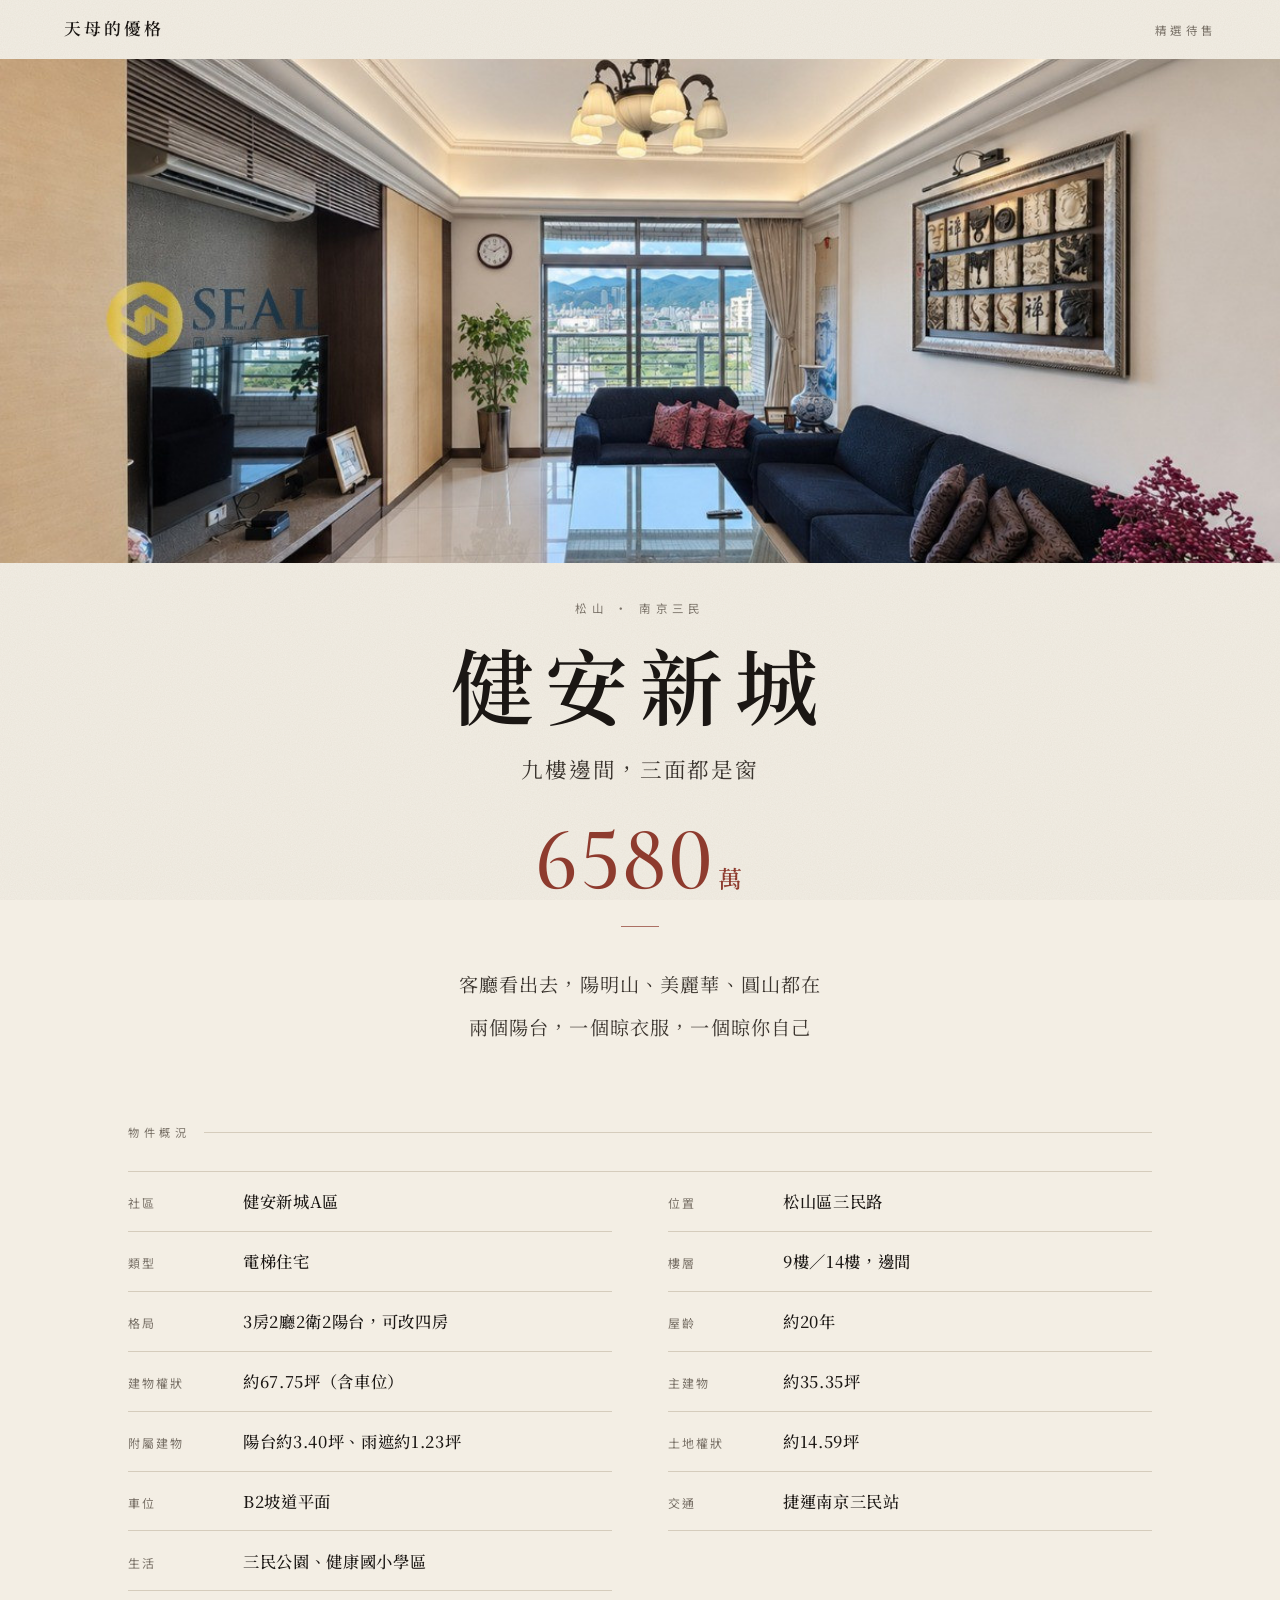
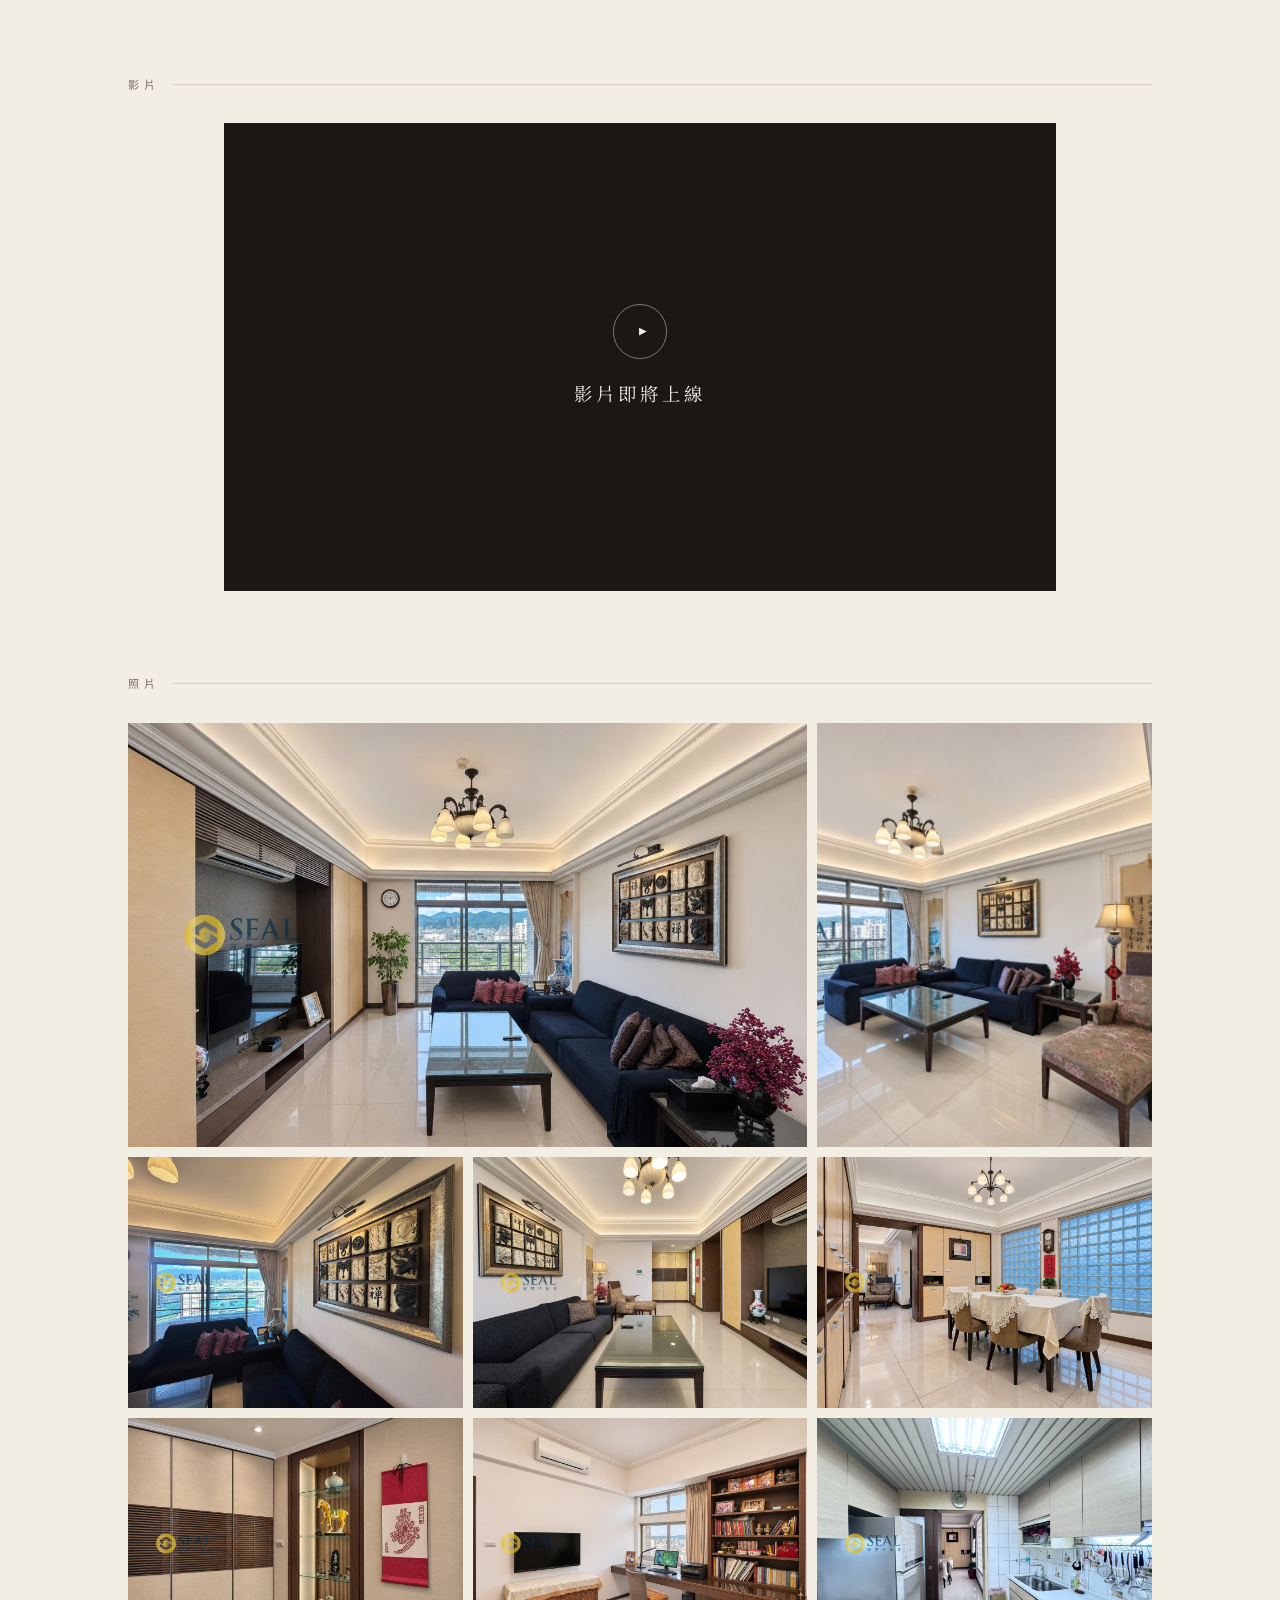
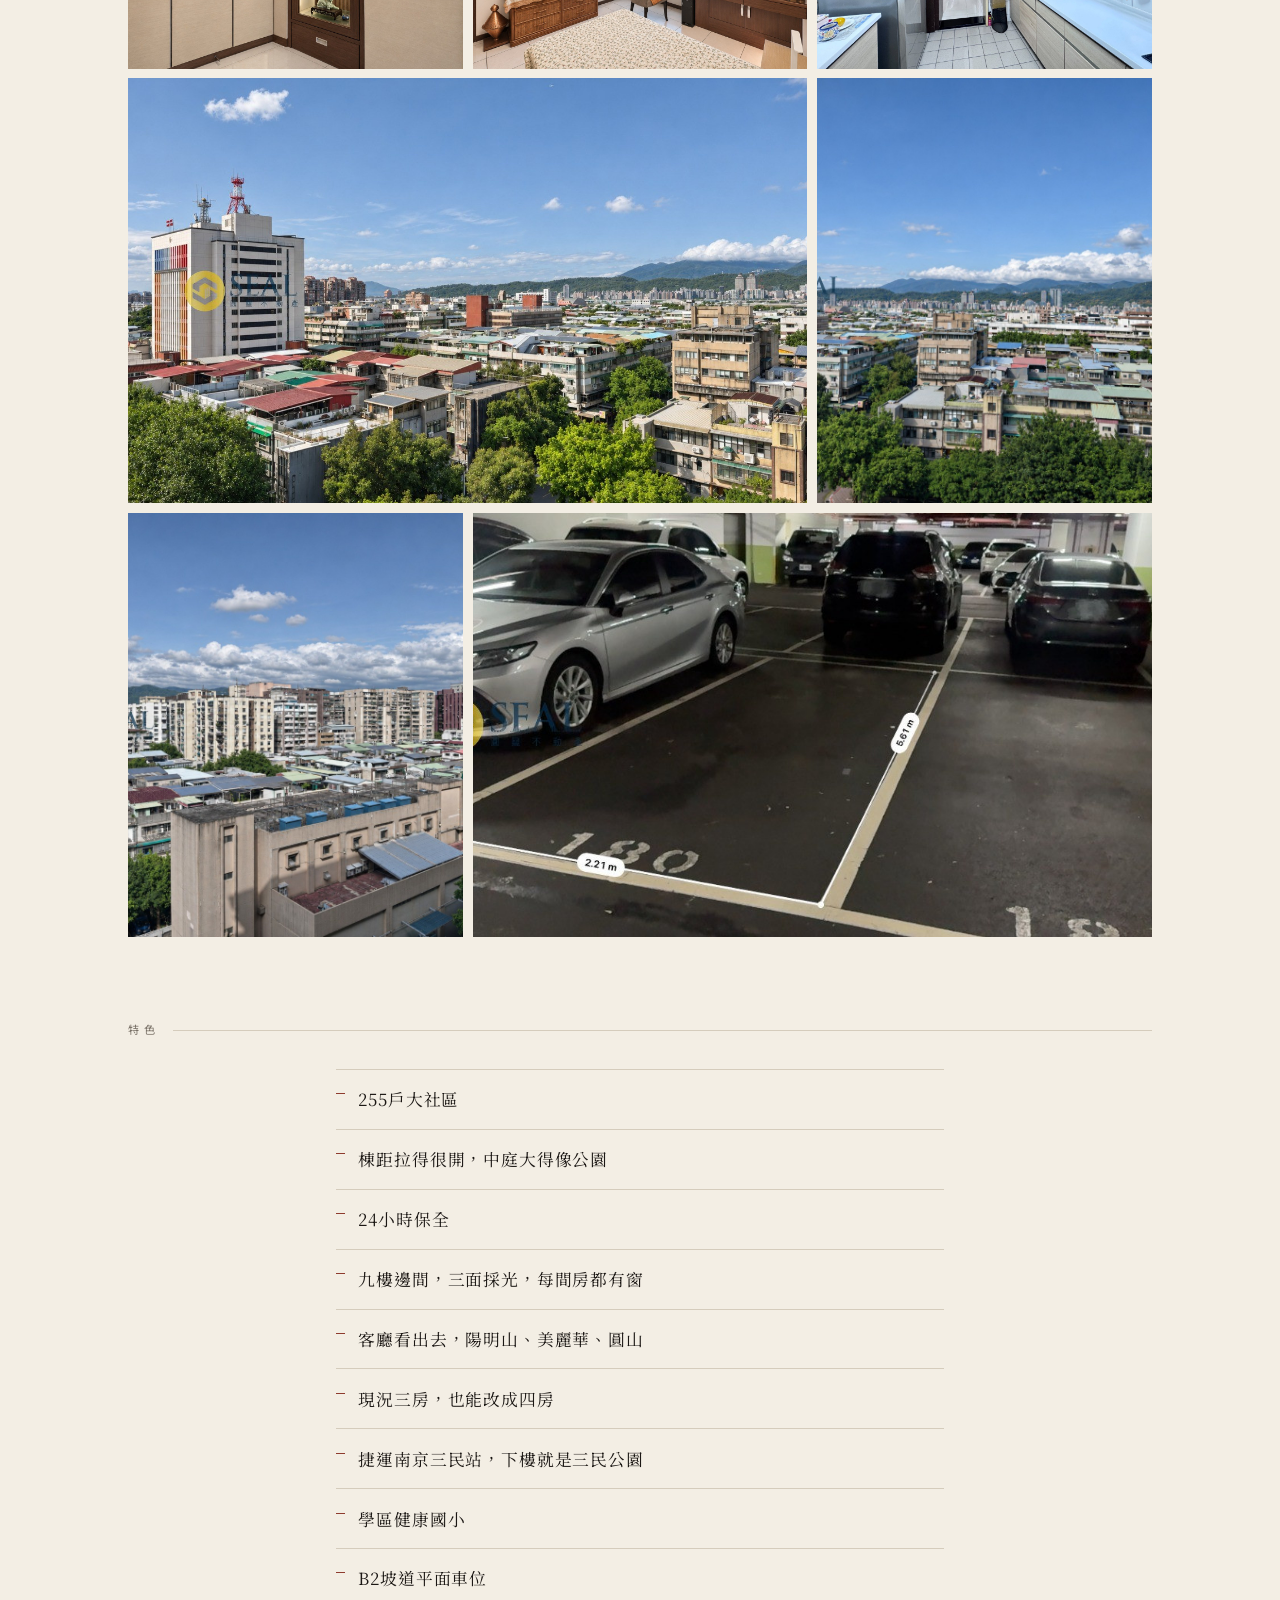
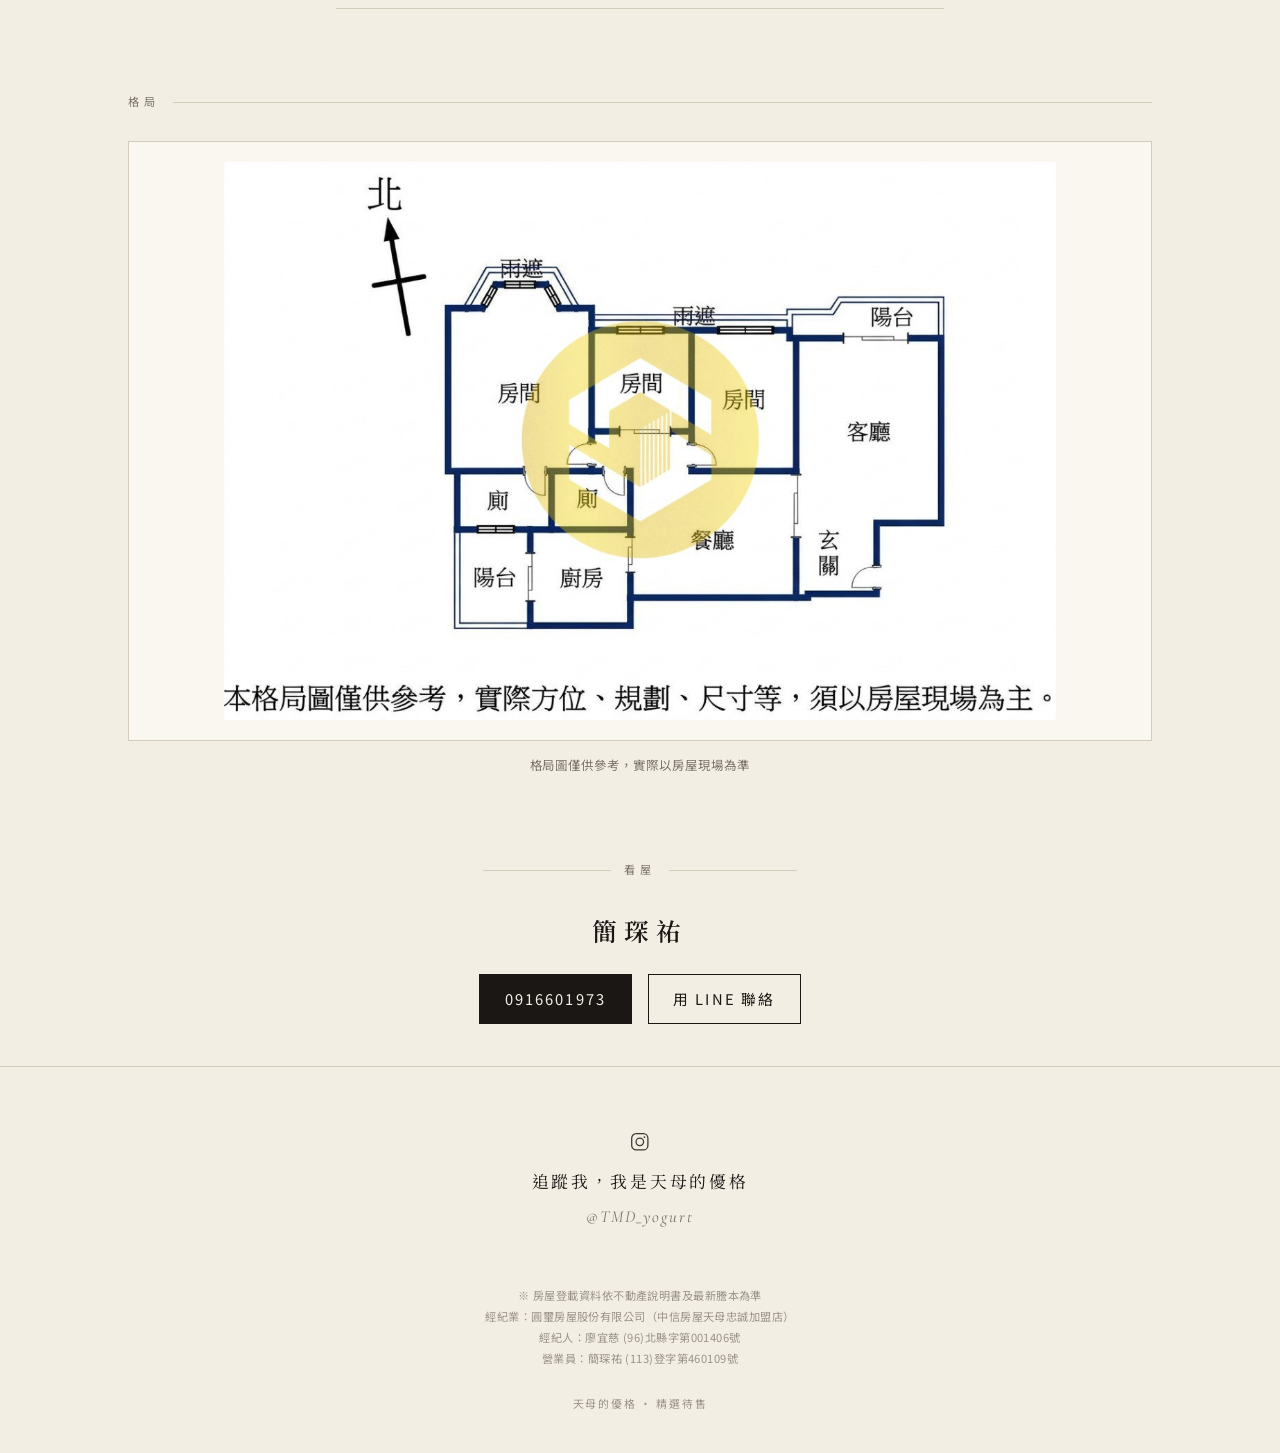
==== commit b8a8d754: "Remove 國防部 from Jianan features; add home listing CTA overlay" ====
--- a/jianan/index.html
+++ b/jianan/index.html
@@ -93,7 +93,7 @@
     <section class="section" id="features">
       <h2 class="section-title">特色</h2>
       <ul class="feature-list">
-        <li>國防部蓋的，255戶大社區</li>
+        <li>255戶大社區</li>
         <li>棟距拉得很開，中庭大得像公園</li>
         <li>24小時保全</li>
         <li>九樓邊間，三面採光，每間房都有窗</li>
--- a/assets/css/site.css
+++ b/assets/css/site.css
@@ -607,6 +607,7 @@
 }
 
 .listing-card .card-photo {
+  position: relative;
   background: var(--paper-deep);
   overflow: hidden;
 }
@@ -619,7 +620,81 @@
   transition: transform 0.8s var(--ease);
 }
 
-.listing-card:hover img { transform: scale(1.03); }
+.listing-card:hover img,
+.listing-card:focus-visible img { transform: scale(1.03); }
+
+.listing-card:focus-visible {
+  outline: 2px solid var(--cinnabar);
+  outline-offset: 4px;
+}
+
+.card-overlay {
+  position: absolute;
+  inset: 0;
+  display: flex;
+  align-items: flex-end;
+  justify-content: center;
+  padding: 0 1.25rem 1.45rem;
+  background: linear-gradient(
+    180deg,
+    rgba(27, 23, 20, 0) 42%,
+    rgba(27, 23, 20, 0.55) 100%
+  );
+  pointer-events: none;
+  transition: background 0.45s var(--ease);
+}
+
+.card-cta {
+  display: inline-flex;
+  align-items: center;
+  gap: 0.45em;
+  font-family: var(--sans);
+  font-style: normal;
+  font-size: 0.78rem;
+  font-weight: 400;
+  letter-spacing: 0.26em;
+  color: var(--paper);
+  border: 1px solid rgba(243, 238, 228, 0.9);
+  padding: 0.68rem 1.4rem 0.68rem 1.55rem;
+  background: rgba(27, 23, 20, 0.38);
+  backdrop-filter: blur(6px);
+  -webkit-backdrop-filter: blur(6px);
+  transition: background 0.35s ease, color 0.35s ease, border-color 0.35s ease, transform 0.35s var(--ease);
+}
+
+.card-cta i {
+  font-style: normal;
+  letter-spacing: 0;
+  font-family: var(--latin);
+  font-size: 1.05em;
+}
+
+/* Desktop: hover deepens the veil and fills the button */
+@media (hover: hover) and (pointer: fine) {
+  .listing-card:hover .card-overlay,
+  .listing-card:focus-visible .card-overlay {
+    background: linear-gradient(
+      180deg,
+      rgba(27, 23, 20, 0.1) 28%,
+      rgba(27, 23, 20, 0.62) 100%
+    );
+  }
+  .listing-card:hover .card-cta,
+  .listing-card:focus-visible .card-cta {
+    background: var(--paper);
+    color: var(--ink);
+    border-color: var(--paper);
+  }
+}
+
+@media (prefers-reduced-motion: reduce) {
+  .listing-card img,
+  .listing-card:hover img,
+  .listing-card:focus-visible img {
+    transition: none;
+    transform: none;
+  }
+}
 
 .card-meta {
   padding: 1.6rem 0.2rem 0;
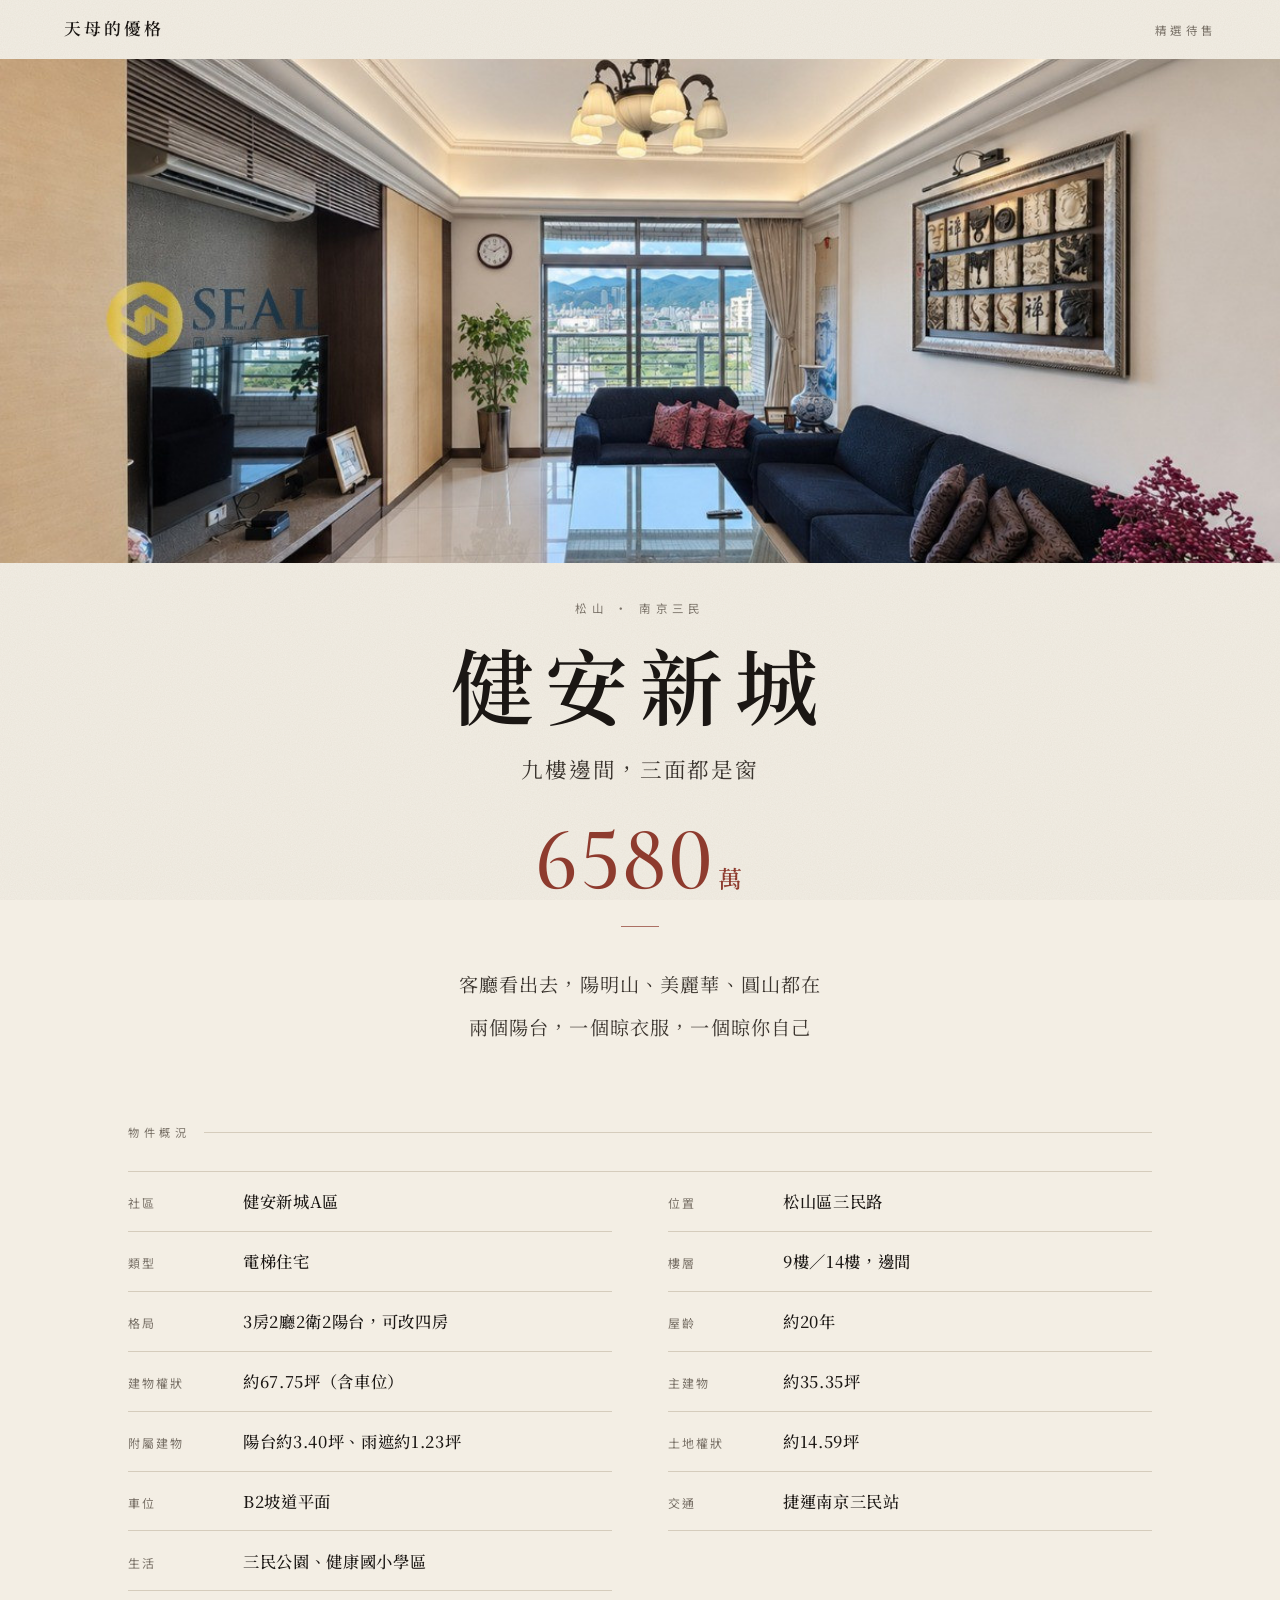
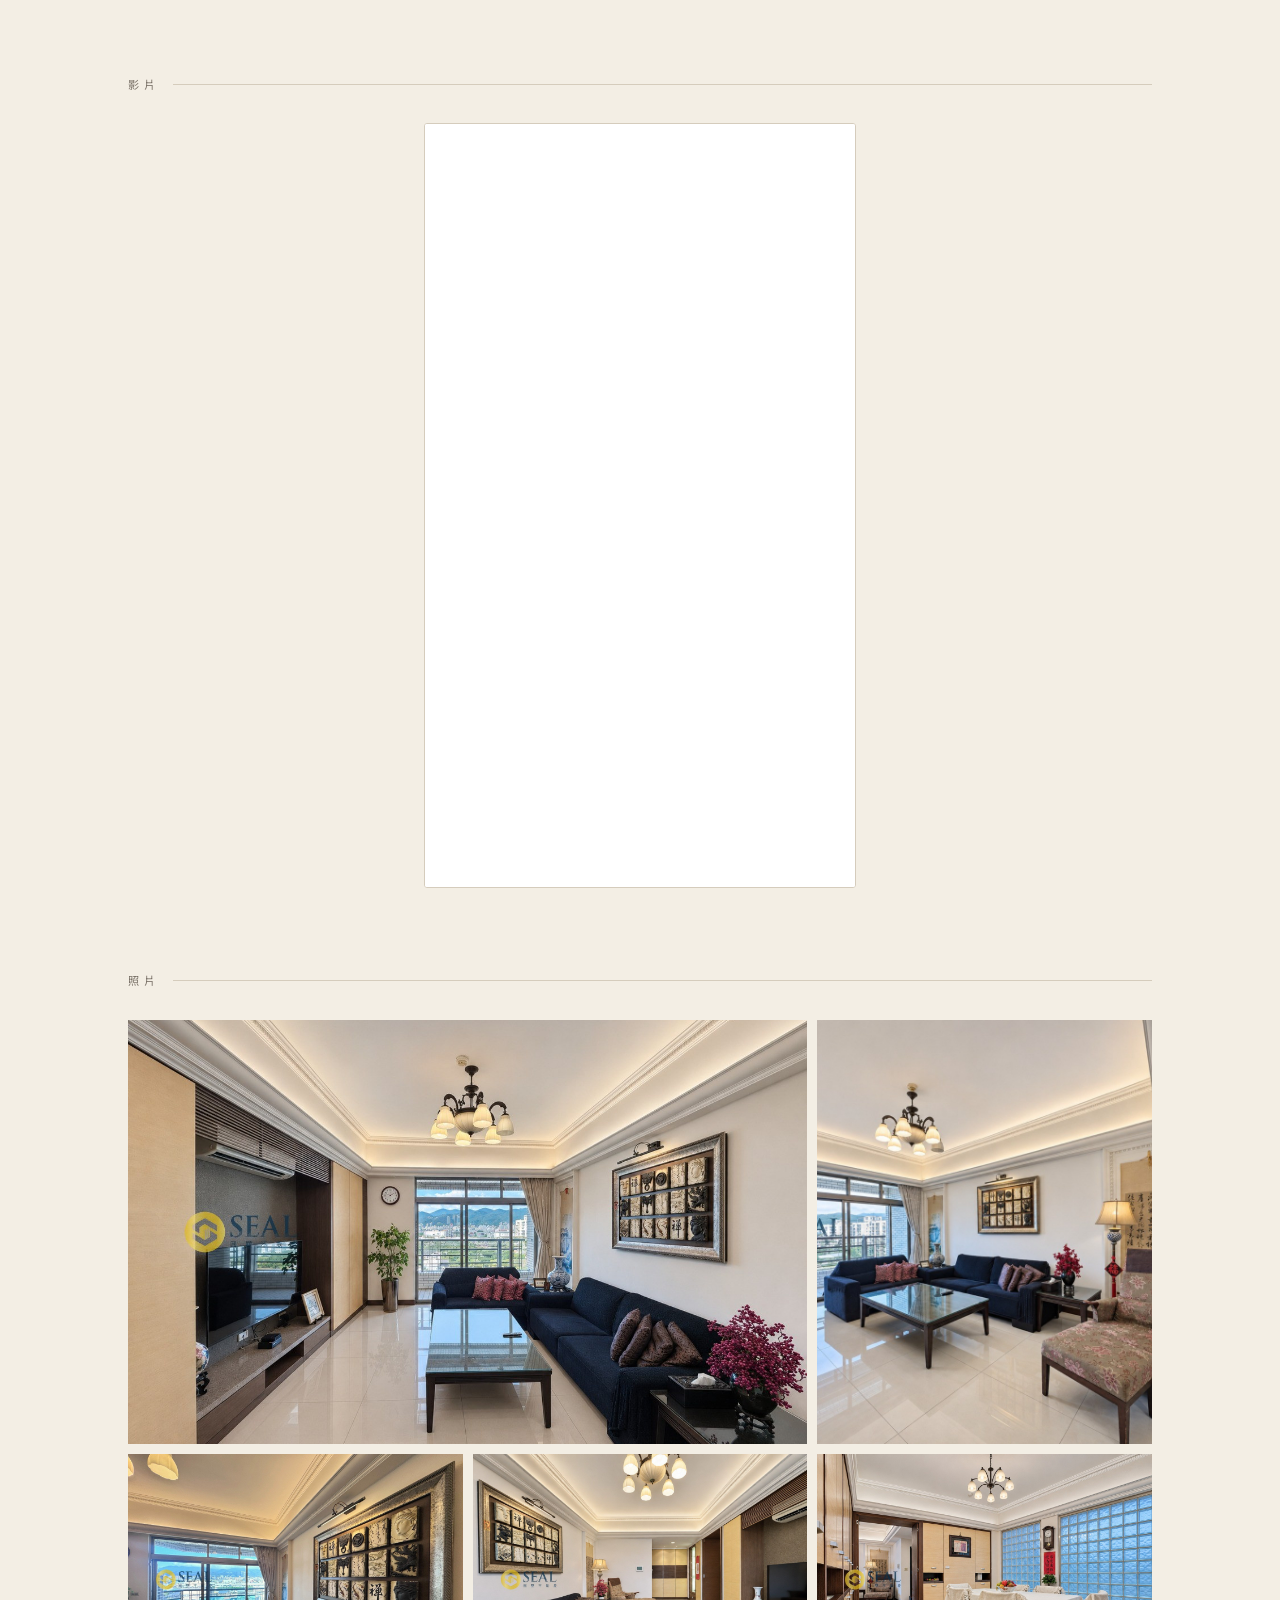
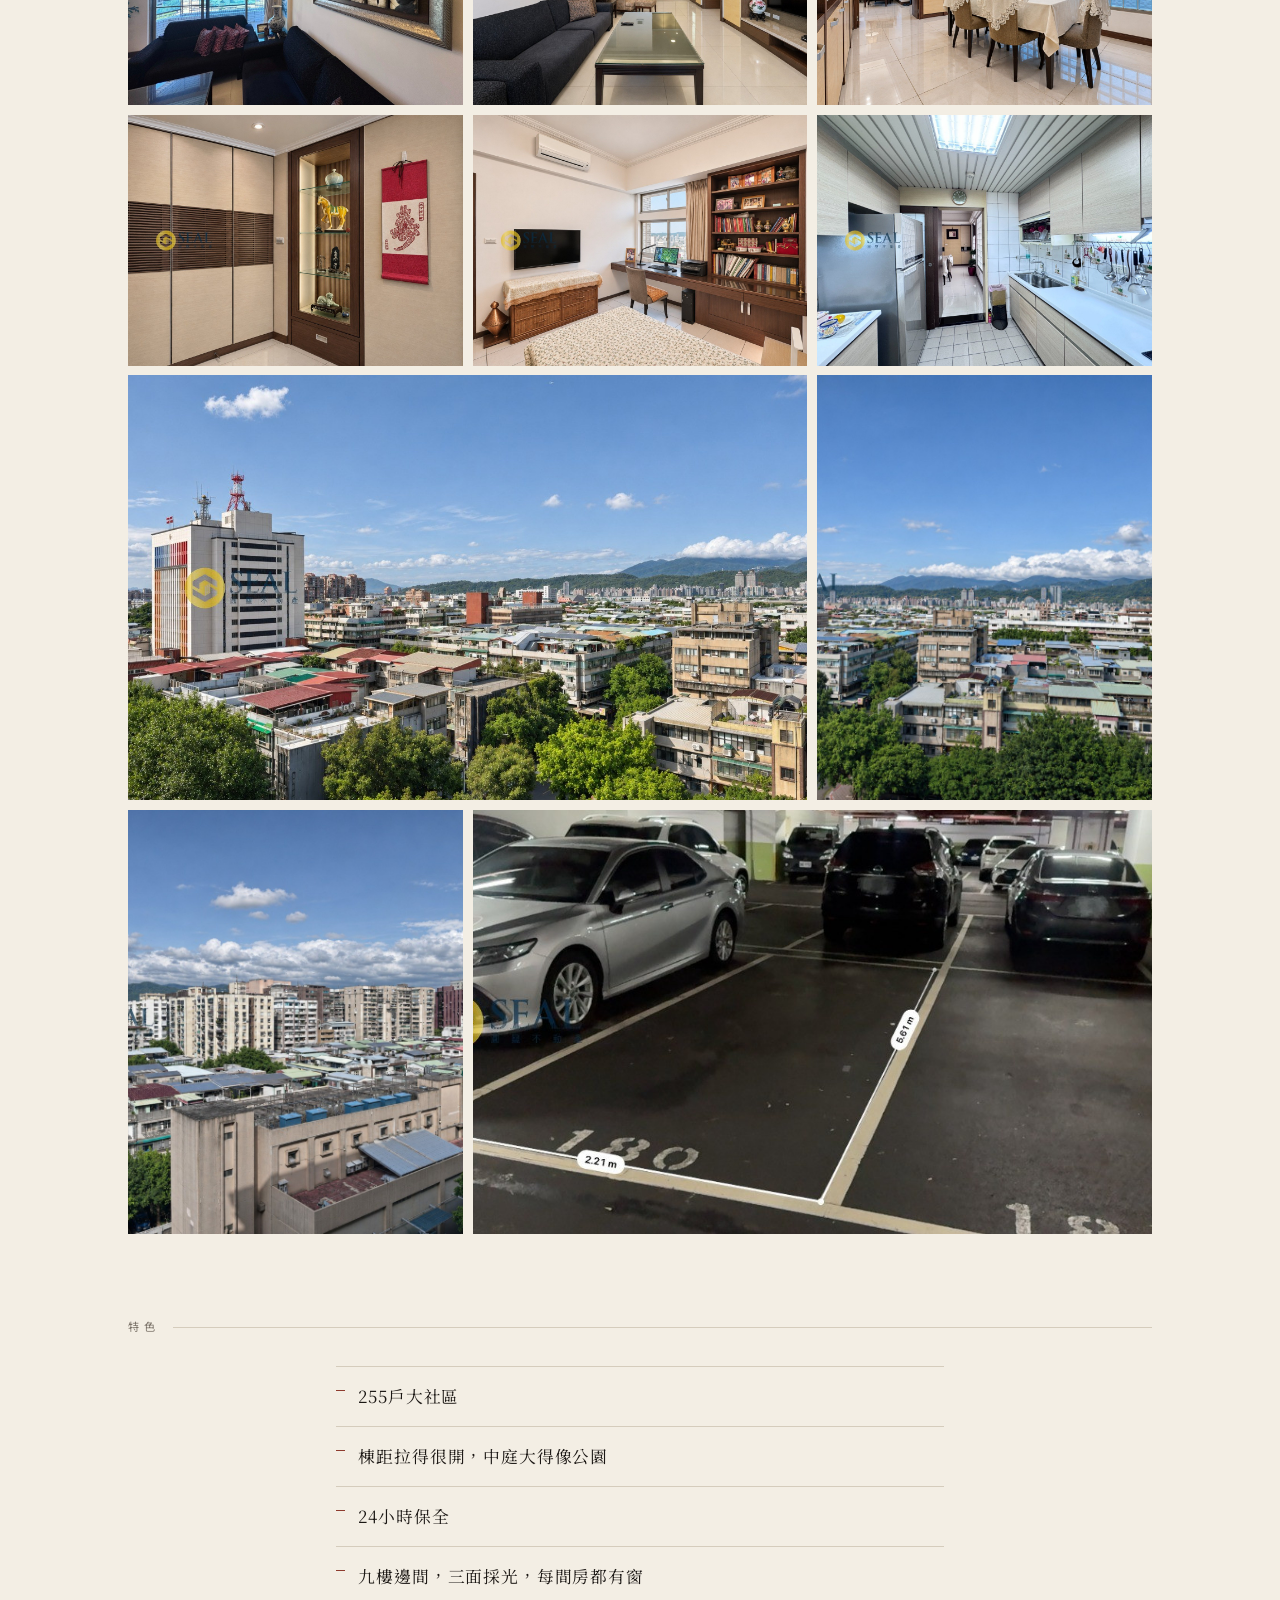
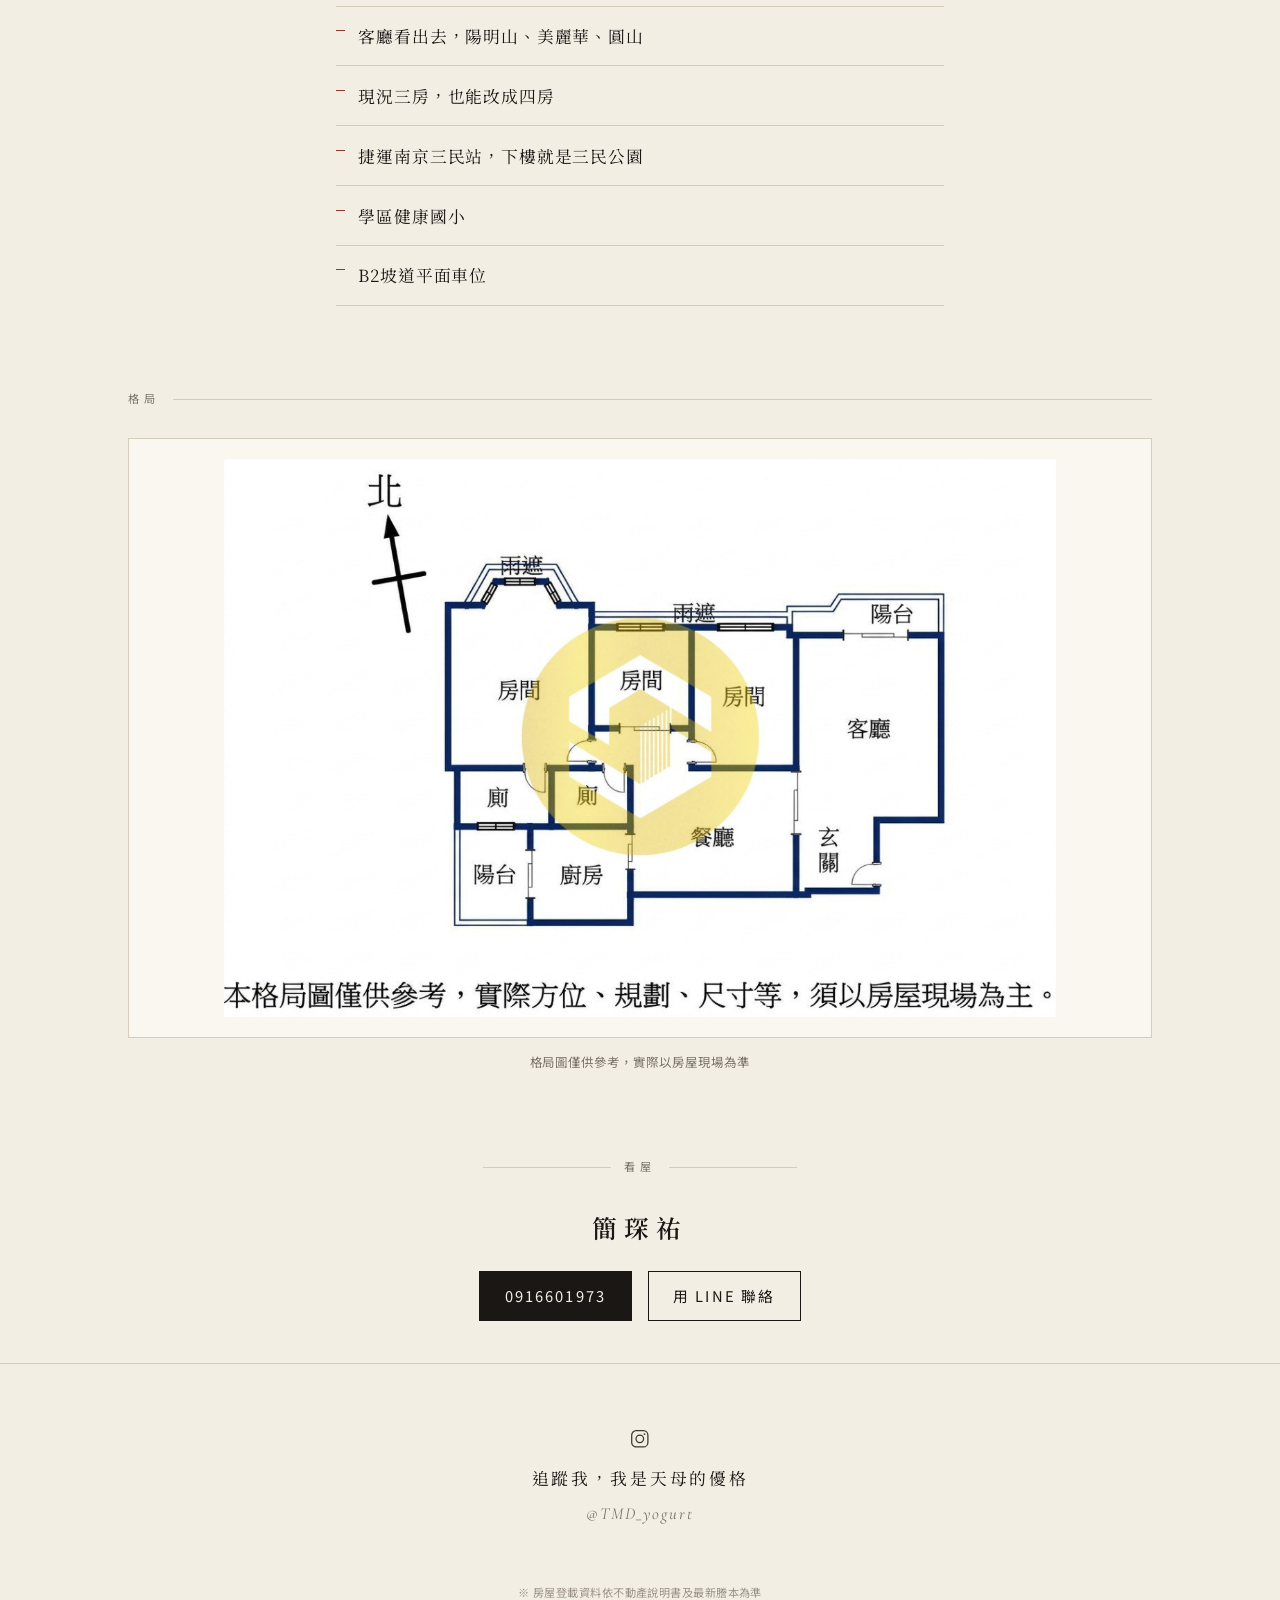
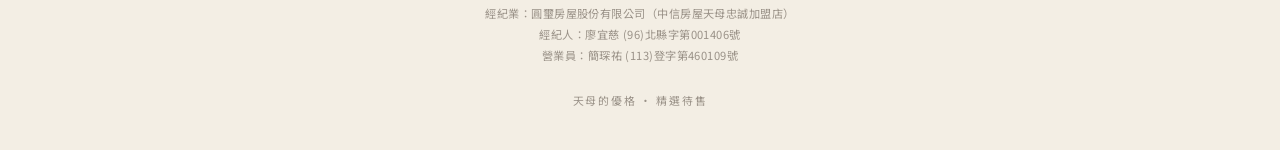
==== commit 322cb642: "Embed Jianan IG Reel and fix vertical Instagram player" ====
--- a/jianan/index.html
+++ b/jianan/index.html
@@ -62,7 +62,7 @@
       </dl>
     </section>
 
-    <section class="section" id="video" data-listing="../listings/jianan.json">
+    <section class="section" id="video" data-listing="../listings/jianan.json" data-video="https://www.instagram.com/reel/Dfr1ZLDMeil/">
       <h2 class="section-title">影片</h2>
       <div class="video-frame is-empty" id="video-frame">
         <div class="video-placeholder">
--- a/assets/css/site.css
+++ b/assets/css/site.css
@@ -282,6 +282,27 @@
   overflow: hidden;
 }
 
+
+.video-frame.is-instagram {
+  /* header + 9:16 reel + IG footer chrome */
+  aspect-ratio: 9 / 17.4;
+  max-width: 27rem;
+  max-height: 85vh;
+  background: #fff;
+  overflow: hidden;
+  border-radius: 3px;
+  border: 1px solid var(--line);
+}
+
+.video-frame.is-instagram iframe {
+  position: absolute;
+  inset: 0;
+  width: 100%;
+  height: 100%;
+  display: block;
+  background: #fff;
+}
+
 .video-frame iframe,
 .video-frame video {
   position: absolute;
